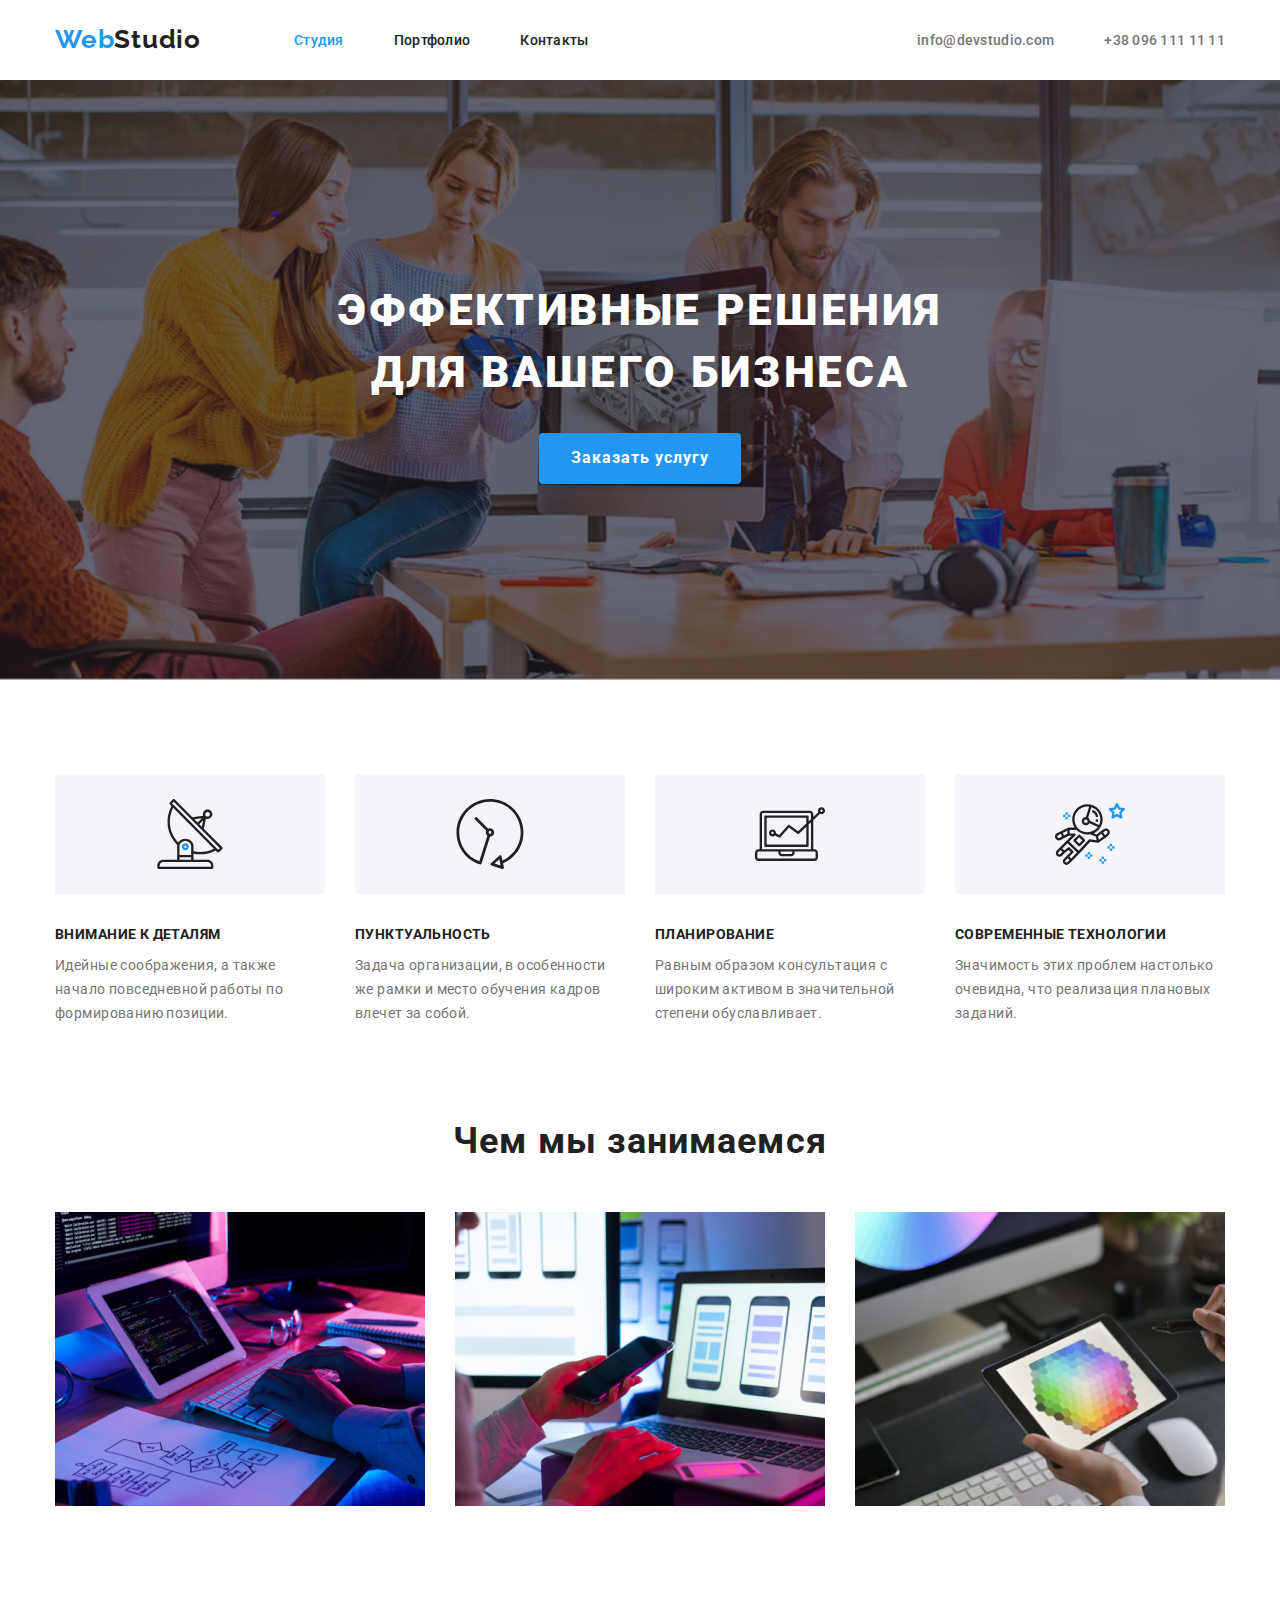
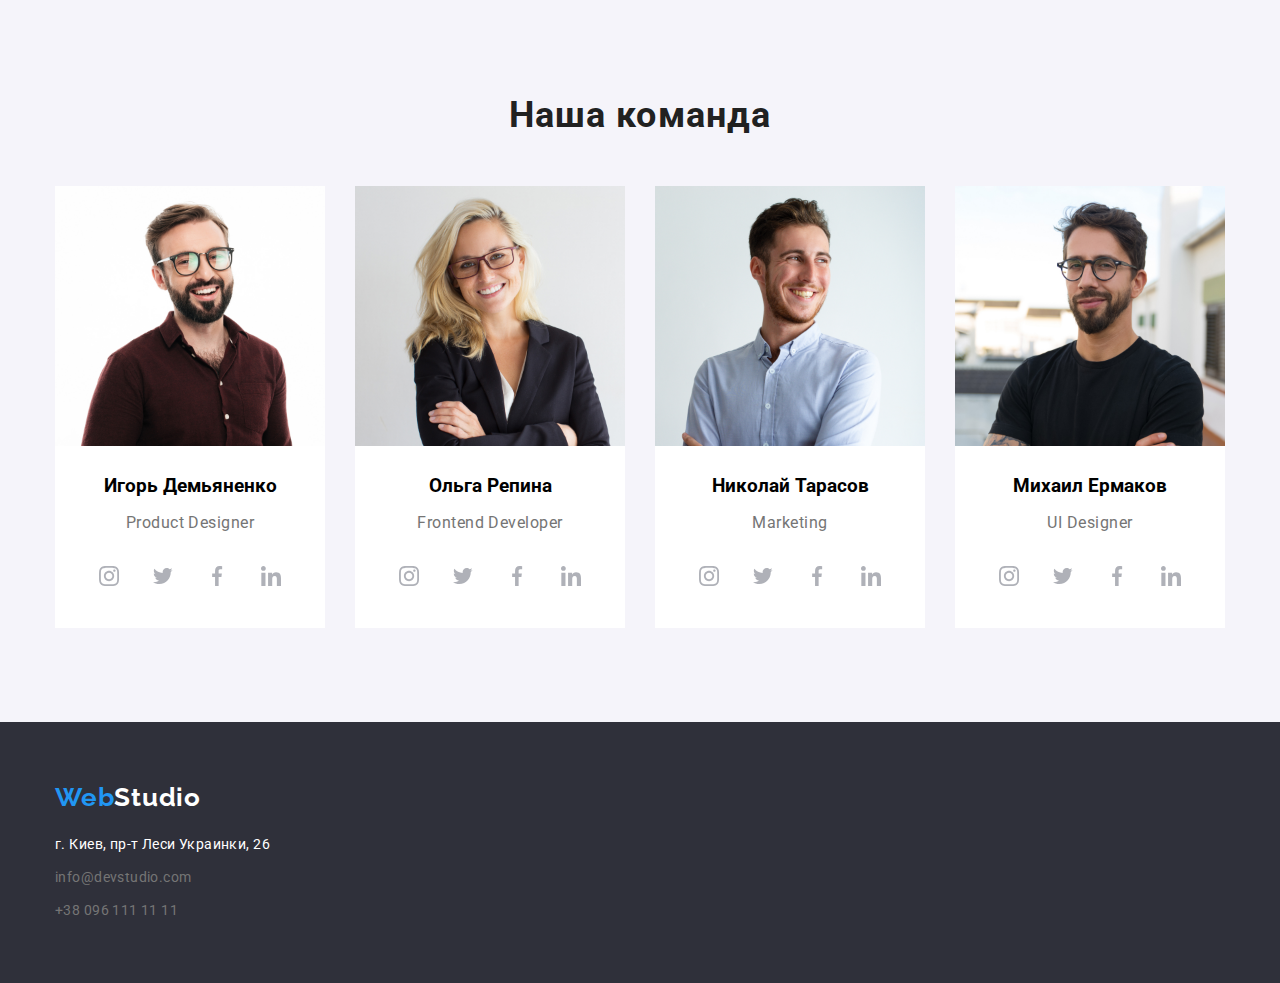
==== index.html @ 32897cb3 "social links pictures" ====
<!DOCTYPE html>
<html lang="ru">
<head>
    <meta charset="UTF-8">
    <meta name="viewport" content="width=device-width, initial-scale=1.0">
    <title>Document</title>
    <link href="https://fonts.googleapis.com/css2?family=Raleway:wght@700&family=Roboto:wght@400;500;700;900&display=swap" rel="stylesheet"
    />
    <link rel="stylesheet" href="https://cdnjs.cloudflare.com/ajax/libs/modern-normalize/1.0.0/modern-normalize.min.css"
    >
    <link rel="stylesheet" href="./css/common.css">
    <link rel="stylesheet" href="./css/main.css">

</head>

<body>
    <header class="page-header">

        <!--Навигация на другие страницы-->
        <div class="container header-main">
           
            <nav class="nav">
                <a href="./index.html" class="logo">Web<span class="logo-studio-header">Studio</span> </a>

                <ul class="site-nav list">
                    <li class="site-nav-link"><a href="" class="link current">Студия</a></li>
                    <li class="site-nav-link"><a href="./portfolio.html" class="link">Портфолио</a></li>
                    <li class="site-nav-link"><a href="" class="link">Контакты</a></li>
                </ul>

            </nav>
            

            <div class="header-footer-contacts">
                <ul class="contacts list">
                    <li class="footer-adress-contacts"><a href="mailto:info@devstudio.com" class="link">info@devstudio.com</a></li>
                    <li class="footer-adress-contacts"><a href="tel:380961111111" class="link">+38 096 111 11 11</a></li>
                </ul>
            </div>
        </div>
                            
        

    </header>

    <main>

        <!--Блок герой-->
        <section class="hero-section hero-bacground-picture">
            <div class="container hero-section-con">
                <h1 class="hero-title studio" >ЭФФЕКТИВНЫЕ РЕШЕНИЯ <br> ДЛЯ ВАШЕГО БИЗНЕСА</h1>
                <button class="button primary link">Заказать услугу</button>
            </div>            
        </section>
        
        <!--Преимущества-->
        <section class="section">
            <div class="container">
                <h2 class="section-title-dissapired" >Наши преимущества</h2>
                <ul class="section-list list section-list-features">
                    <li class="feauture-list-main">
                        <div class="pictures-svg icon-antenna"></div>
                        <h3 class="feature-list">Внимание к деталям</h3>
                        <p class="section-list-text">Идейные соображения, а также начало повседневной работы по формированию позиции.</p>
                    </li>
                    <li class="feauture-list-main">
                        <div class="pictures-svg icon-clock"></div>
                        <h3 class="feature-list">Пунктуальность</h3>
                        <p class="section-list-text">Задача организации, в особенности же рамки и место обучения кадров влечет за собой.</p>
                    </li>
                    <li class="feauture-list-main">
                        <div class="pictures-svg icon-laptop"></div>
                        <h3 class="feature-list">Планирование</h3>
                        <p class="section-list-text">Равным образом консультация с широким активом в значительной степени обуславливает.</p>
                    </li>
                    <li class="feauture-list-main">
                        <div class="pictures-svg icon-astronaut"></div>
                        <h3 class="feature-list">Современные технологии</h3>
                        <p class="section-list-text">Значимость этих проблем настолько очевидна, что реализация плановых заданий.</p>
                    </li>
                </ul>
            </div>            
        </section>
        
        <!--Наши работы-->
        <section class="section-examples">
            <div class="container container-title-exsmples">
                <h2 class="section-title examples" >Чем мы занимаемся</h2>
                <ul class="section-list list examples-section">
                    <li>
                        <img src="./images/img_1.png" alt="Верстка" width="370">
                    </li>
                    <li>
                        <img src="./images/img_2.png" alt="Разработка приложений" width="370">
                    </li>
                    <li>
                        <img src="./images/img_3.png" alt="3D дизайн" width="370">
                    </li>
                </ul>
            </div>            
        </section>
        
        <!--Команда-->
        <section class="section-team background">
            <div class="container team-examples">
                <h2 class="section-title team-list" >Наша команда</h2>
                <ul class="section-list list team-list-tab">
                    <li class="section-list-picture">
                        <img src="./images/img_team_1.jpg" alt="Дизайнер продукта" width="270">
                        <div class="list-name-profession">
                            <h3  class="section-list-name">Игорь Демьяненко</h3>
                            <p class="team" lang="en">Product Designer</p>
                            <ul class="actions list">
                                <li>
                                    <a href="" class="link-icon">
                                        <svg class="link-icon-picture">
                                            <use href="./images/sprite.svg#icon-instagram"></use>
                                        </svg>
                                    </a>
                                </li>
                                <li>
                                    <a href="" class="link-icon">
                                        <svg class="link-icon-picture">
                                            <use href="./images/sprite.svg#icon-twitter"></use>
                                        </svg>
                                    </a>
                                </li>
                                <li>
                                    <a href="" class="link-icon">
                                        <svg class="link-icon-picture">
                                            <use href="./images/sprite.svg#icon-facebook"></use>
                                        </svg>
                                    </a>
                                </li>
                                <li>
                                    <a href="" class="link-icon">
                                        <svg class="link-icon-picture">
                                            <use href="./images/sprite.svg#icon-linkedin"></use>
                                        </svg>
                                    </a>
                                </li>
                            </ul>
                        </div>
                    </li>
                    <li class="section-list-picture">
                        <img src="./images/img_team_2.jpg" alt="Фронтенд" width="270">
                        <div class="list-name-profession">
                            <h3 class="section-list-name">Ольга Репина</h3>
                            <p class="team" lang="en">Frontend Developer</p>
                            <ul class="actions list">
                                <li>
                                    <a href="" class="link-icon">
                                        <svg class="link-icon-picture">
                                            <use href="./images/sprite.svg#icon-instagram"></use>
                                        </svg>
                                    </a>
                                </li>
                                <li>
                                    <a href="" class="link-icon">
                                        <svg class="link-icon-picture">
                                            <use href="./images/sprite.svg#icon-twitter"></use>
                                        </svg>
                                    </a>
                                </li>
                                <li>
                                    <a href="" class="link-icon">
                                        <svg class="link-icon-picture">
                                            <use href="./images/sprite.svg#icon-facebook"></use>
                                        </svg>
                                    </a>
                                </li>
                                <li>
                                    <a href="" class="link-icon">
                                        <svg class="link-icon-picture">
                                            <use href="./images/sprite.svg#icon-linkedin"></use>
                                        </svg>
                                    </a>
                                </li>
                            </ul>
                        </div>
                    </li>
                    <li class="section-list-picture">
                        <img src="./images/img_team_3.jpg" alt="Маркетолог" width="270">
                        <div class="list-name-profession">
                            <h3 class="section-list-name">Николай Тарасов</h3>
                            <p class="team" lang="en">Marketing</p>
                            <ul class="actions list">
                                <li>
                                    <a href="" class="link-icon">
                                        <svg class="link-icon-picture">
                                            <use href="./images/sprite.svg#icon-instagram"></use>
                                        </svg>
                                    </a>
                                </li>
                                <li>
                                    <a href="" class="link-icon">
                                        <svg class="link-icon-picture">
                                            <use href="./images/sprite.svg#icon-twitter"></use>
                                        </svg>
                                    </a>
                                </li>
                                <li>
                                    <a href="" class="link-icon">
                                        <svg class="link-icon-picture">
                                            <use href="./images/sprite.svg#icon-facebook"></use>
                                        </svg>
                                    </a>
                                </li>
                                <li>
                                    <a href="" class="link-icon">
                                        <svg class="link-icon-picture">
                                            <use href="./images/sprite.svg#icon-linkedin"></use>
                                        </svg>
                                    </a>
                                </li>
                            </ul>
                        </div>
                    </li>
                    <li class="section-list-picture">
                        <img src="./images/img_team_4.jpg" alt="Дизайнер Ul" width="270">
                        <div class="list-name-profession">
                            <h3 class="section-list-name">Михаил Ермаков</h3>
                            <p class="team" lang="en">UI Designer</p>
                            <ul class="actions list">
                                <li>
                                    <a href="" class="link-icon">
                                        <svg class="link-icon-picture">
                                            <use href="./images/sprite.svg#icon-instagram"></use>
                                        </svg>
                                    </a>
                                </li>
                                <li>
                                    <a href="" class="link-icon">
                                        <svg class="link-icon-picture">
                                            <use href="./images/sprite.svg#icon-twitter"></use>
                                        </svg>
                                    </a>
                                </li>
                                <li>
                                    <a href="" class="link-icon">
                                        <svg class="link-icon-picture">
                                            <use href="./images/sprite.svg#icon-facebook"></use>
                                        </svg>
                                    </a>
                                </li>
                                <li>
                                    <a href="" class="link-icon">
                                        <svg class="link-icon-picture">
                                            <use href="./images/sprite.svg#icon-linkedin"></use>
                                        </svg>
                                    </a>
                                </li>
                            </ul>
                        </div>
                    </li>
                </ul>
            </div>           
        </section>
    </main>

    <!--Футер-->
    
        <footer class="footer">
           <div class="container footer-container">
                <a href="./index.html" class="logo footer-logo">Web<span class="logo-studio-footer">Studio</span> </a> 

                <address class="adress">
                    <p class="footer-adress">г. Киев, пр-т Леси Украинки, 26</p>
                    <ul class="contacts list footer-contacts">
                        <li><a href="mailto:info@devstudio.com" class="link footer-adress-contacts footer-mail">info@devstudio.com</a></li>
                        <li><a href="tel:380961111111" class="link footer-adress-contacts footer-tel">+38 096 111 11 11</a></li>
                    </ul>   
                </address>
            </div>    
        </footer>
  
    

</body>
</html>
---- css/common.css ----
:root {
    --primary-text-color: #757575;
    --title-text-color: #212121;
    --accent-color: #2196F3;
    --background-color-main: #E5E5E5;
    --background-color-primary: #F5F4FA;
    --background-color-header: #FFFFFF;
    --background-color-footer: #2F303A;
    --footer-color: rgba(255, 255, 255, 0.6);
    }

img{
    display: block;
}

.container{
margin: 0 auto;
width: 1200px;
padding: 0 15px;
}

body {
    background-color: var(--background-color-main)
    color:  var(--primary-text-color);
    
    font-family: Roboto, sans-serif;
    }
   
    /* Logotype */
.logo {
    color: var(--accent-color);
    font-family: Raleway, sans-serif;
    font-weight: bold;
    font-size: 26px;
    line-height: 1.2;
    letter-spacing: 0.03em;
    text-decoration: none;
    stop-opacity: ;
    margin-right: 93px;
        }

.logo-studio-header {
    color: var(--title-text-color);
    }

    /* Button */

    
.button {
    font-family: inherit;
    border-radius: 4px;
    border: none;
    cursor: pointer;
}


    /* header */

.link:hover,
.link:focus {
    color: var(--accent-color);
}
.site-nav a{
    color: var(--title-text-color);  
    text-decoration: none;  
}

.container.header-main {
    display: flex;
    align-items: center;
    justify-content: space-between;
}

.nav {
    display: flex;
    align-items: center;
}

.site-nav {
    display: flex;
}
.site-nav-link{
    display: block;
    padding-top: 32px;
    padding-bottom: 32px;
    
}

.site-nav .site-nav-link:not(:last-child){
   
    margin-right: 50px;
   
}
.contacts {
    display: flex;
}

.contacts .footer-adress-contacts+.footer-adress-contacts{
    margin-left: 50px;
}

    .contacts a:hover,
    .contacts a:focus{
    color: var(--accent-color);
}

.hero-title {
    color: var(--title-text-color)
    font-weight: 900;
    font-size: 44px;
    line-height: 1.4;
    letter-spacing: 0.06em;
    margin-top: 0;
    margin-bottom: 30;
}

.page-header {
    font-weight: 500;
    font-size: 14px;
    line-height: 16px;
    letter-spacing: 0.02em;
    }

/* Current */

.actions {
    display: flex;
    justify-content: space-between;
       
}

.link-icon {
    padding: 0;
    border: none;
    
}


.link-icon{
    display: flex;
    justify-content: center;
    align-items: center;
    width: 44px;
    height: 44px;
    border-radius: 50%;
        
}

.link-icon-picture {
    justify-content: space-between;
    width: 20px;
    height: 20px;
    fill: #AFB1B8;
    background-repeat: no-repeat;
    background-position: center;
}

.link-icon:hover,
.link-icon:focus{
   background-color: var(--accent-color);
}

.link-icon:hover .link-icon-picture,
.link-icon:focus .link-icon-picture {
    fill: var(--background-color-header);
}

.site-nav .link.current {
    color: var(--accent-color);    
}

.contacts a {
    text-decoration: none;
    color: inherit;    
}

.list {
    list-style: none;
    padding: 0;
    margin: 0;
    }

    /*  Footer */

.adress p{
    color: var(--background-color-header);
    font-size: 14px;
    line-height: 1.7;
    letter-spacing: 0.03em;
    font-style: normal;
}

.footer-container{
    
}

.footer-contacts{
    flex-direction: column;
   display: flex; 
}

.footer-logo{
    display: inline-block;
    margin-right: 0;
    margin-bottom: 20px;
}

.footer-adress{
    margin-top: 0;
    margin-bottom: 9px;
}

.footer-mail{
    display: block;
    margin-bottom: 9px;
}

.footer-tel{
    display: block;
}

.footer {
    background-color: var(--background-color-footer);
    padding-top: 60px;
    padding-bottom: 60px;
}

.logo-studio-footer {
    color: var(--background-color-header);
    }

.adress .footer-adress-contacts {
    color: var(--footer-color);
    font-style: normal;
    font-weight: normal;
    font-size: 14px;
    line-height: 1.71;
    letter-spacing: 0.03em;

}

.contacts .footer-adress-contacts {
    color: var(--primary-text-color);
}
---- css/main.css ----
/*  <!-- Projects colors-->
black-color #212121;
main-color #757575;
background-color main #E5E5E5;
background-color primary #F5F4FA;
background-color header #FFFFFF;
background-color footer #2F303A;
footer-color rgba(255, 255, 255, 0.6);
accent-color #2196F3;
white-colr #ffffff;*/


/* Hero */
.container.hero-section-con {
    text-align: center;
}

.hero-bacground-picture{
    max-width: 1600px;
    height: 600px;
    margin-right: auto;
    margin-left: auto;
    background-color: #C4C4C4;
    background-image: linear-gradient(to right,
    rgba(47, 48, 58, 0.4),
    rgba(47, 48, 58, 0.4)),
     url("../images/background_hero/bg_picture.jpg");
    background-repeat: no-repeat;
    background-position: center;
    background-size: cover;
       
}

.hero-title {
    color: var(--background-color-header);
    font-weight: 900;
    font-size: 44px;
    line-height: 1.4;
    letter-spacing: 0.06em;
    margin-top: 0;
    margin-bottom: 30px;
}



/* Section */

.section {
    padding: 94px 0;
}

.hero-section{
    padding-top: 200px;
    padding-bottom: 200px;
}

.section-title {
    color: var(--title-text-color);
    font-size: 36px;
    line-height: 1.17;
    text-align: center;
    letter-spacing: 0.03em;
    margin-top: 0;
    margin-bottom: 30px;
}

.feauture-list-main {
  width: 270px;  
  justify-content: space-between;
}

.section-title-dissapired {
    position: absolute;
  width: 1px;
  height: 1px;
  margin: -1px;
  border: 0;
  padding: 0;
  white-space: nowrap;
  clip-path: inset(100%);
  clip: rect(0 0 0 0);
  overflow: hidden;
}

.section-list {
    display: flex;
}

.feature-list {
    color: var(--title-text-color);
    font-size: 14px;
    line-height: 1.43;
    letter-spacing: 0.03em;
    text-transform: uppercase;
    margin-top: 0;
    margin-bottom: 10px;
}

.section-list-features {
justify-content:space-between;
}

.pictures-svg{
    width: 270px;
    height: 120px;
    background-color: var(--background-color-primary);
    display: flex;
    justify-content: center;
    align-items: center;
    margin-bottom: 30px;
}

.pictures-svg::before {
    display: block;
    content: "";
    background-size: contain;
    background-repeat: no-repeat;
    width: 70px;
    height: 70px; 
    background-position: center;
    
} 

.icon-antenna::before{
    background-image: url("../images/svg_first_part/antenna.svg");
}

 
.icon-clock::before{
    background-image: url("../images/svg_first_part/clock.svg");
}

.icon-laptop::before{
    background-image: url("../images/svg_first_part/laptop.svg");
}

.icon-astronaut::before{
    background-image: url("../images/svg_first_part/astronaut.svg");
}


.examples {
    padding-bottom: 50px;
    margin: 0;
}

.section-examples{
    padding-top: 0;
    padding-bottom: 94px;
}

.examples-section {
    justify-content: space-between;
}

.section-list-text {
    color: var(--primary-text-color);
    font-size: 14px;
    line-height: 1.71;
    letter-spacing: 0.03em;
    margin-top: 0;
    margin-bottom: 0;
}

.section .team {
    font-size: 16px;
    line-height: 1.2;
    letter-spacing: 0.03em;
    text-align: center;

}

.team-list{
    padding-top: 0;
    margin-bottom: 50px;
}

.section .section-list-name {
    font-weight: 500;
    font-size: 16px;
    line-height: 1.2;
    text-align: center;
    letter-spacing: 0.03em;

}

.team-list-tab{
    justify-content: space-between;
}

.section-list-name {
   margin-top: 0;
   margin-bottom: 10px;
}

.team{
    color: var(--primary-text-color);
    font-weight: 400;
    font-size: 16px;
    line-height: 1.88;
    letter-spacing: 0.03em;
    margin-top: 0;
    margin-bottom: 16px;
}
.section-team {
    padding-top: 94px;
    padding-bottom: 94px;
}

/* .list-name-profession>h3,p */
.section-list-name, .team{
    text-align: center;
}

.list-name-profession{
    padding-top: 30px;
    padding-bottom: 30px;
    padding-left: 32px;
    padding-right: 32px;
}

.section-list-picture {
    background-color: var(--background-color-header);
}



.background {
    background-color: var(--background-color-primary);
}


/* Button */

.button.primary {
    color: var(--background-color-header);
    background-color: var(--accent-color);
    font-weight: 700;
    font-size: 16px;
    line-height: 1.9;
    letter-spacing: 0.06em;
    padding: 10px 32px;
    box-shadow: 0px 4px 4px rgba(0, 0, 0, 0.15);
}
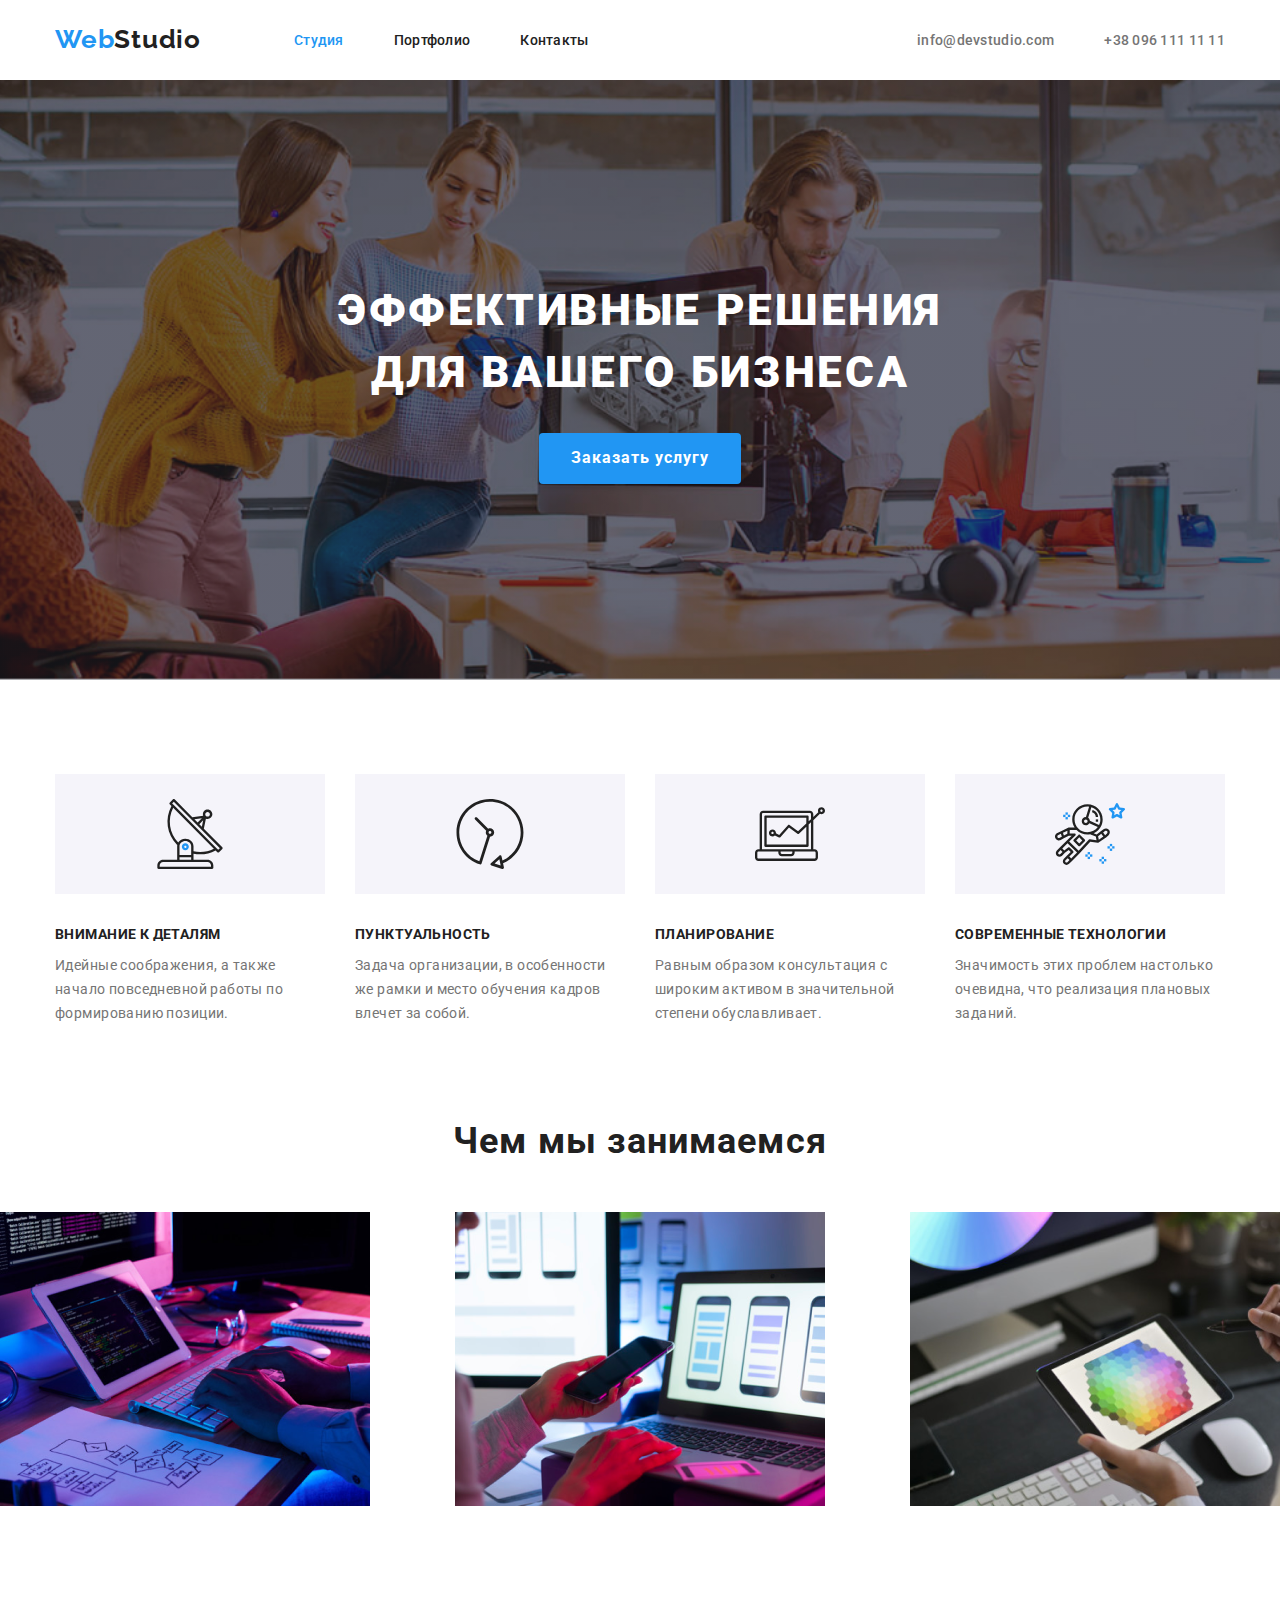
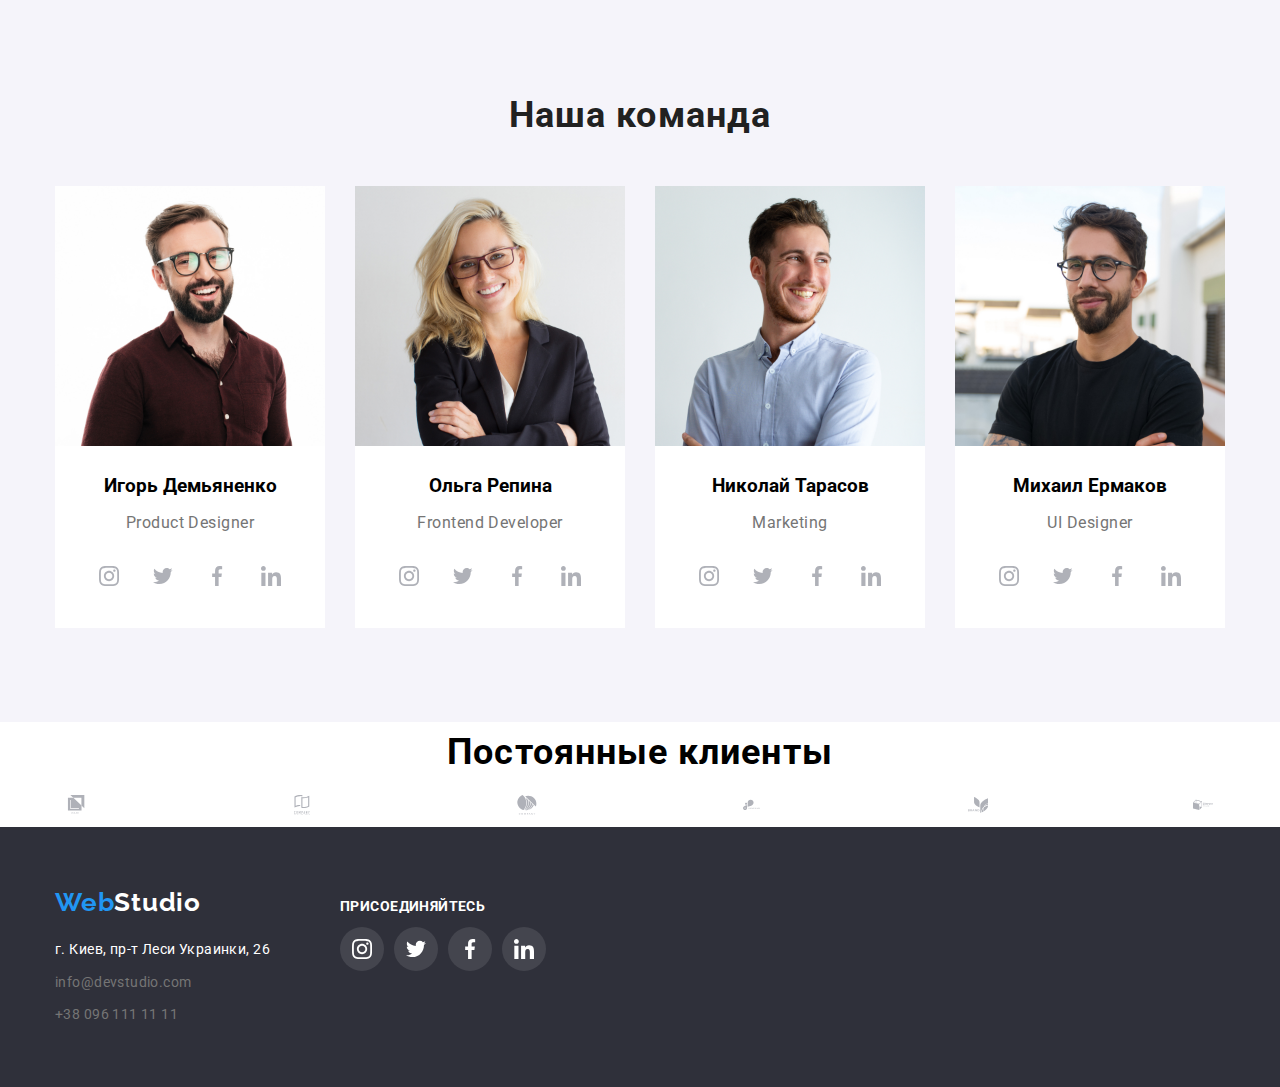
==== commit fc9035f4: "our clients...." ====
--- a/index.html
+++ b/index.html
@@ -84,7 +84,7 @@
         
         <!--Наши работы-->
         <section class="section-examples">
-            <div class="container container-title-exsmples">
+            <div class="container-title-exsmples">
                 <h2 class="section-title examples" >Чем мы занимаемся</h2>
                 <ul class="section-list list examples-section">
                     <li>
@@ -256,21 +256,107 @@
                 </ul>
             </div>           
         </section>
+
+        <!-- Наши клиенты -->
+        <secttion class="section our-clients">
+            <div class="container">
+                <h2 class="our-clients-title">Постоянные клиенты</h2>
+                <ul class="actions list">
+                    <li>
+                        <a href="" class="link-icon">
+                            <svg class="link-icon-picture">
+                                <use href="./images/sprite.svg#icon-client_1"></use>
+                            </svg>
+                        </a>
+                    </li>
+                    <li>
+                        <a href="" class="link-icon">
+                            <svg class="link-icon-picture">
+                                <use href="./images/sprite.svg#icon-client_2"></use>
+                            </svg>
+                        </a>
+                    </li>
+                    <li>
+                        <a href="" class="link-icon">
+                            <svg class="link-icon-picture">
+                                <use href="./images/sprite.svg#icon-client_3"></use>
+                            </svg>
+                        </a>
+                    </li>
+                    <li>
+                        <a href="" class="link-icon">
+                            <svg class="link-icon-picture">
+                                <use href="./images/sprite.svg#icon-client_4"></use>
+                            </svg>
+                        </a>
+                    </li>
+                    <li>
+                        <a href="" class="link-icon">
+                            <svg class="link-icon-picture">
+                                <use href="./images/sprite.svg#icon-client_5"></use>
+                            </svg>
+                        </a>
+                    </li>
+                    <li>
+                        <a href="" class="link-icon">
+                            <svg class="link-icon-picture">
+                                <use href="./images/sprite.svg#icon-client_6"></use>
+                            </svg>
+                        </a>
+                    </li>
+                </ul>
+            </div>
+        </secttion>
     </main>
 
     <!--Футер-->
     
         <footer class="footer">
            <div class="container footer-container">
-                <a href="./index.html" class="logo footer-logo">Web<span class="logo-studio-footer">Studio</span> </a> 
-
-                <address class="adress">
-                    <p class="footer-adress">г. Киев, пр-т Леси Украинки, 26</p>
-                    <ul class="contacts list footer-contacts">
-                        <li><a href="mailto:info@devstudio.com" class="link footer-adress-contacts footer-mail">info@devstudio.com</a></li>
-                        <li><a href="tel:380961111111" class="link footer-adress-contacts footer-tel">+38 096 111 11 11</a></li>
-                    </ul>   
-                </address>
+                <div class="footer-left-part">
+                    <a href="./index.html" class="logo footer-logo">Web<span class="logo-studio-footer">Studio</span> </a> 
+                    <address class="adress">
+                        <p class="footer-adress">г. Киев, пр-т Леси Украинки, 26</p>
+                        <ul class="contacts list footer-contacts">
+                            <li><a href="mailto:info@devstudio.com" class="link footer-adress-contacts footer-mail">info@devstudio.com</a></li>
+                            <li><a href="tel:380961111111" class="link footer-adress-contacts footer-tel">+38 096 111 11 11</a></li>
+                        </ul>   
+                    </address> 
+                </div>
+                <div class="footer-center">
+                    <b class="footer-losung">присоединяйтесь</b>
+                    <ul class="actions list">
+                    <li>
+                        <a href="" class="link-icon-footer">
+                            <svg class="link-icon-picture-footer">
+                                <use href="./images/sprite.svg#icon-insta_footer_wite"></use>
+                            </svg>
+                        </a>
+                    </li>
+                    <li>
+                        <a href="" class="link-icon-footer">
+                            <svg class="link-icon-picture-footer">
+                                <use href="./images/sprite.svg#icon-twitter_footer_wite"></use>
+                            </svg>
+                        </a>
+                    </li>
+                    <li>
+                        <a href="" class="link-icon-footer">
+                            <svg class="link-icon-picture-footer">
+                                <use href="./images/sprite.svg#icon-facebook_footer_wite"></use>
+                            </svg>
+                        </a>
+                    </li>
+                    <li>
+                        <a href="" class="link-icon-footer">
+                            <svg class="link-icon-picture-footer">
+                                <use href="./images/sprite.svg#icon-linkedin_footer_wite"></use>
+                            </svg>
+                        </a>
+                    </li>
+                    </ul>
+                </div>
+                
             </div>    
         </footer>
   
--- a/css/common.css
+++ b/css/common.css
@@ -130,13 +130,6 @@
        
 }
 
-.link-icon {
-    padding: 0;
-    border: none;
-    
-}
-
-
 .link-icon{
     display: flex;
     justify-content: center;
@@ -144,7 +137,8 @@
     width: 44px;
     height: 44px;
     border-radius: 50%;
-        
+    padding: 0;
+    border: none;    
 }
 
 .link-icon-picture {
@@ -181,6 +175,17 @@
     margin: 0;
     }
 
+
+/* Наши клиенты */
+.our-clients-title{
+    font-size: 36px;
+    line-height: 1.17px;
+    text-align: center;
+    letter-spacing: 0.03em;
+}
+
+
+
     /*  Footer */
 
 .adress p{
@@ -189,10 +194,6 @@
     line-height: 1.7;
     letter-spacing: 0.03em;
     font-style: normal;
-}
-
-.footer-container{
-    
 }
 
 .footer-contacts{
@@ -242,4 +243,58 @@
 
 .contacts .footer-adress-contacts {
     color: var(--primary-text-color);
-}+}
+
+.footer-container{
+    display: flex;
+    align-items: baseline;
+}
+
+.footer-center{
+    margin-left: 70px;
+}
+
+
+.footer-center li:last-child .link-icon-footer{
+    margin-right: 0;
+}
+
+.footer-losung{
+    color: var(--background-color-header);
+    font-size: 14px;
+    line-height: 1.14px;
+    letter-spacing: 0.03em;
+    text-transform: uppercase;
+    margin-bottom: 20px;
+    display: inline-block;
+}
+
+.link-icon-footer{
+    display: flex;
+    justify-content: center;
+    align-items: center;
+    width: 44px;
+    height: 44px;
+    border-radius: 50%;
+    background-color: rgba(255, 255, 255, 0.1);
+    margin-right: 10px; 
+}
+
+.link-icon-picture-footer{
+    justify-content: space-between;
+    width: 20px;
+    height: 20px;
+    fill: var(--background-color-header);
+    background-repeat: no-repeat;
+    background-position: center;
+}
+
+.link-icon-footer:hover,
+.link-icon-footer:focus{
+   background-color: var(--accent-color);
+}
+
+.link-icon-footer:hover .link-icon-picture-footer,
+.link-icon-footer:focus .link-icon-picture-footer {
+    fill: var(--background-color-header);
+
--- a/css/main.css
+++ b/css/main.css
@@ -244,5 +244,13 @@
     box-shadow: 0px 4px 4px rgba(0, 0, 0, 0.15);
 }
 
-
-
+/* Наши клиенты */
+
+.section-our-clients{
+    padding-top: 0;
+    padding-bottom: 94px;
+}
+
+margin: 0 auto;
+width: 1200px;
+padding: 0 15px;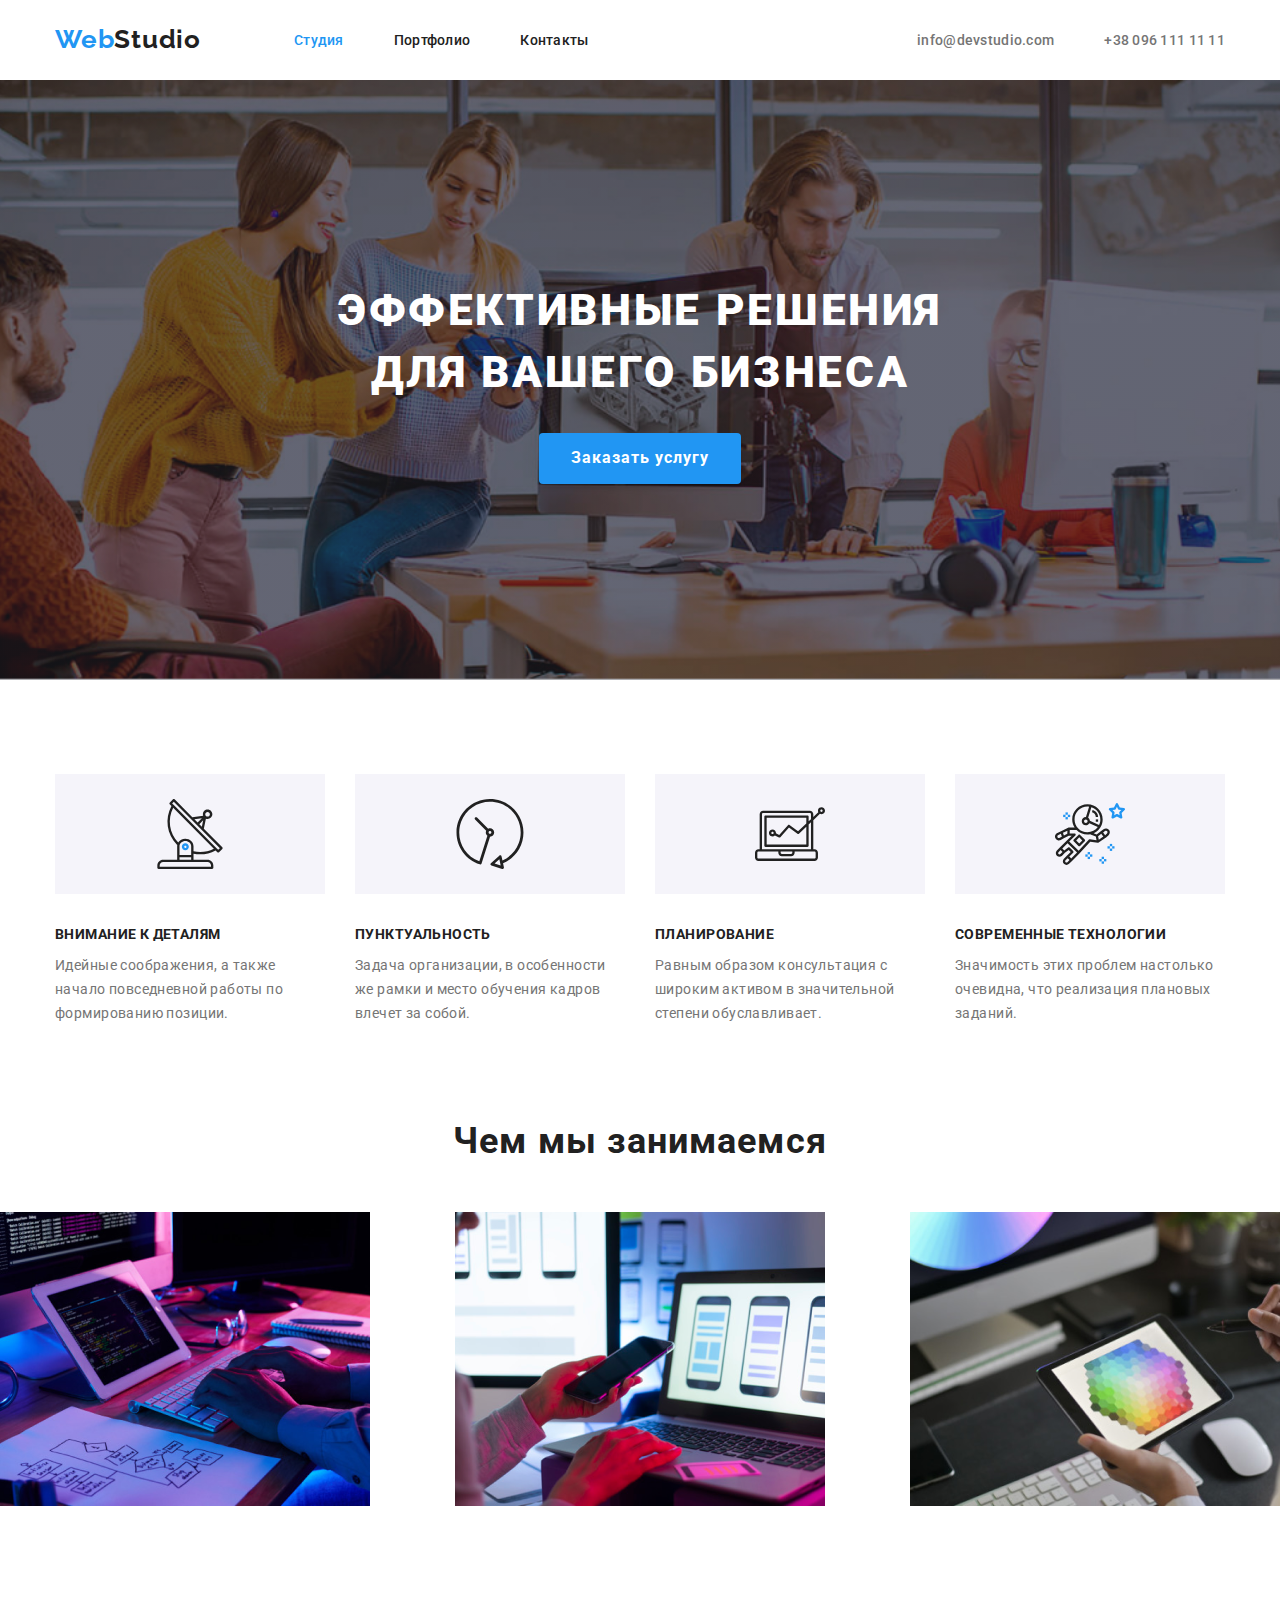
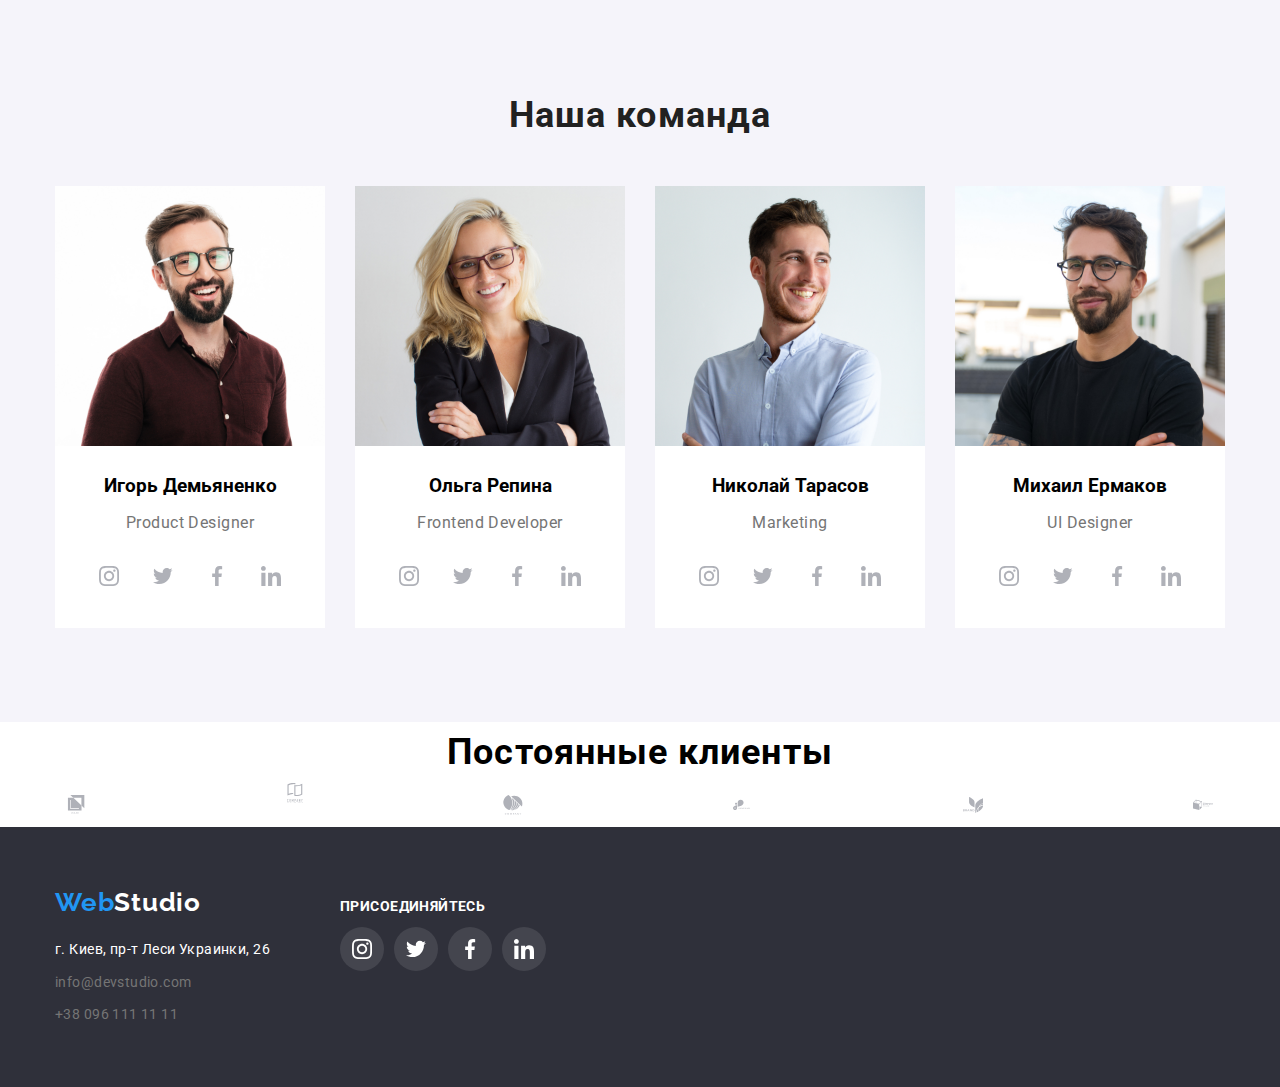
==== commit e72c918f: "last" ====
--- a/index.html
+++ b/index.html
@@ -264,42 +264,42 @@
                 <ul class="actions list">
                     <li>
                         <a href="" class="link-icon">
-                            <svg class="link-icon-picture">
+                            <svg class="link-icon-picture" width="44" height="49">
                                 <use href="./images/sprite.svg#icon-client_1"></use>
                             </svg>
                         </a>
                     </li>
                     <li>
-                        <a href="" class="link-icon">
-                            <svg class="link-icon-picture">
+                        <a href="" class="link-icon_">
+                            <svg class="link-icon-picture" width="40" height="52">
                                 <use href="./images/sprite.svg#icon-client_2"></use>
                             </svg>
                         </a>
                     </li>
                     <li>
                         <a href="" class="link-icon">
-                            <svg class="link-icon-picture">
+                            <svg class="link-icon-picture" width="41" height="43">
                                 <use href="./images/sprite.svg#icon-client_3"></use>
                             </svg>
                         </a>
                     </li>
                     <li>
                         <a href="" class="link-icon">
-                            <svg class="link-icon-picture">
+                            <svg class="link-icon-picture" width="80" height="42">
                                 <use href="./images/sprite.svg#icon-client_4"></use>
                             </svg>
                         </a>
                     </li>
                     <li>
                         <a href="" class="link-icon">
-                            <svg class="link-icon-picture">
+                            <svg class="link-icon-picture" width="60" height="47">
                                 <use href="./images/sprite.svg#icon-client_5"></use>
                             </svg>
                         </a>
                     </li>
                     <li>
                         <a href="" class="link-icon">
-                            <svg class="link-icon-picture">
+                            <svg class="link-icon-picture" width="89" height="45">
                                 <use href="./images/sprite.svg#icon-client_6"></use>
                             </svg>
                         </a>
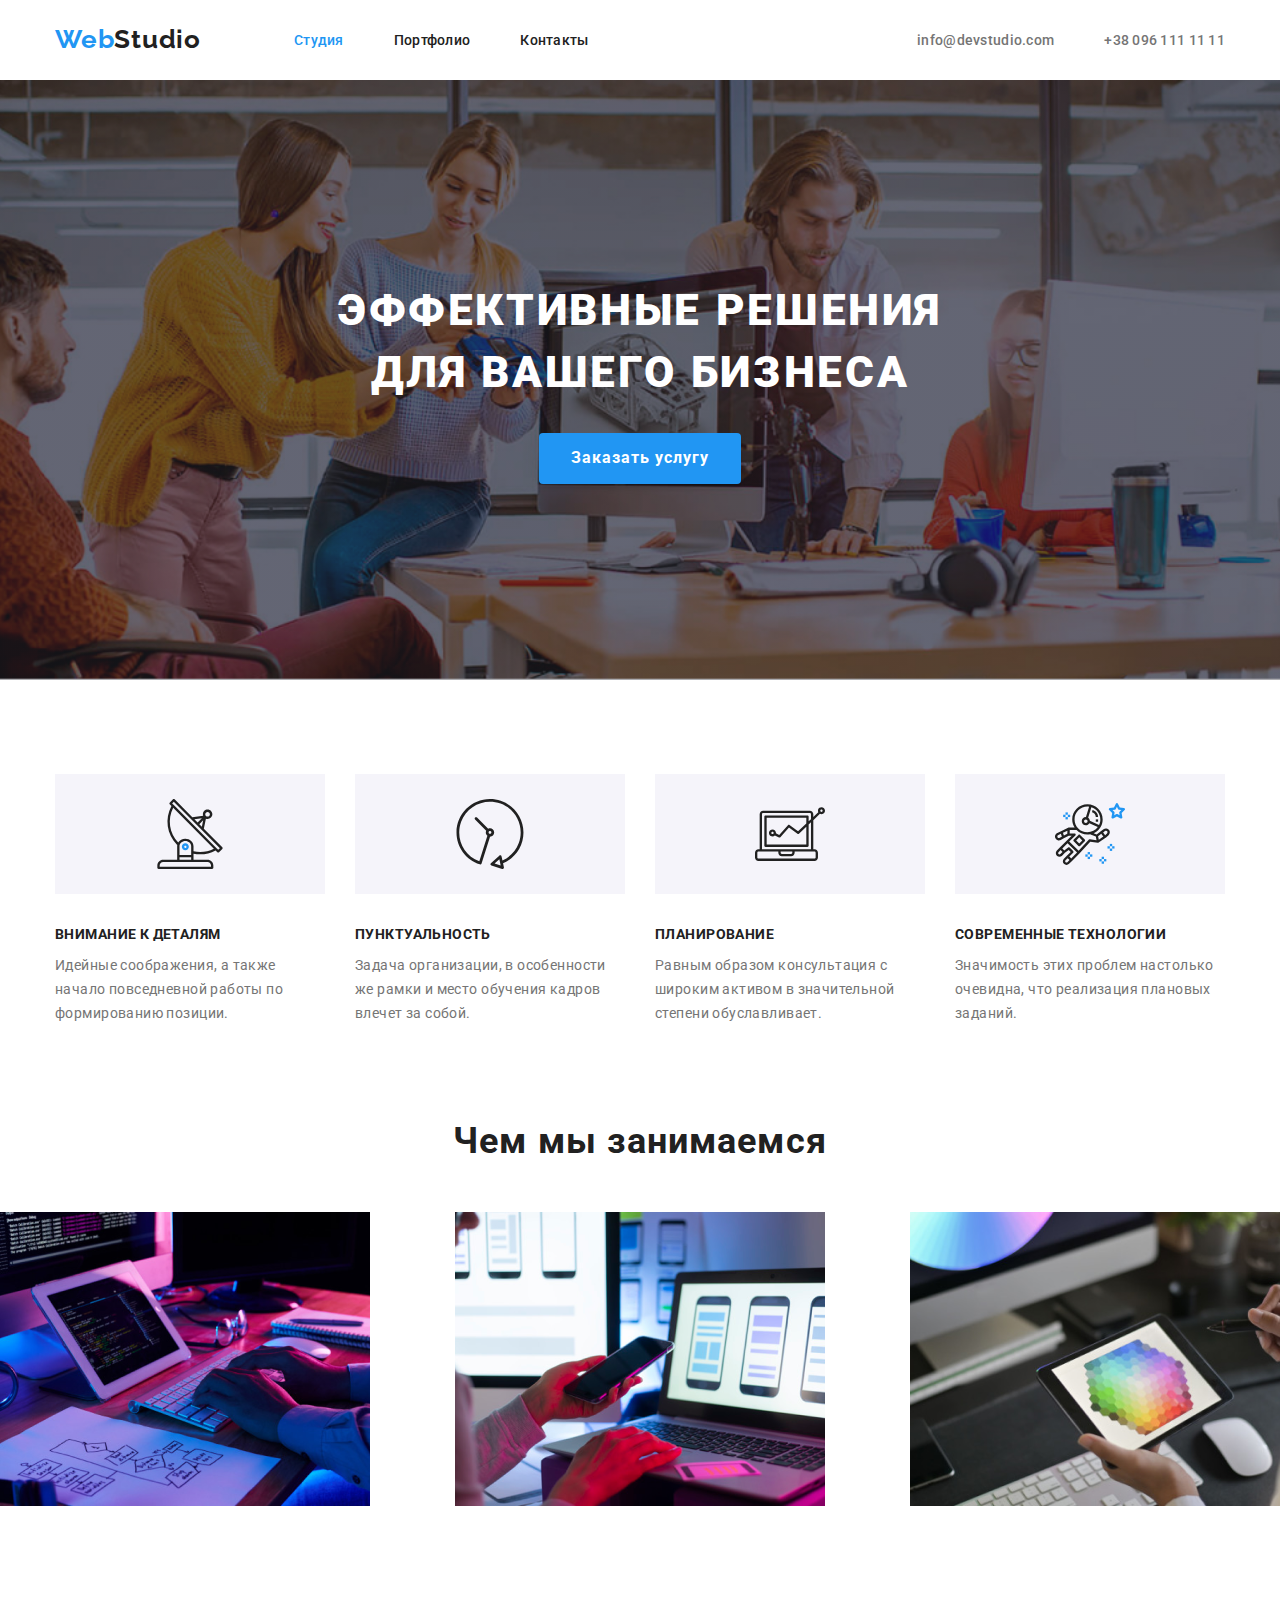
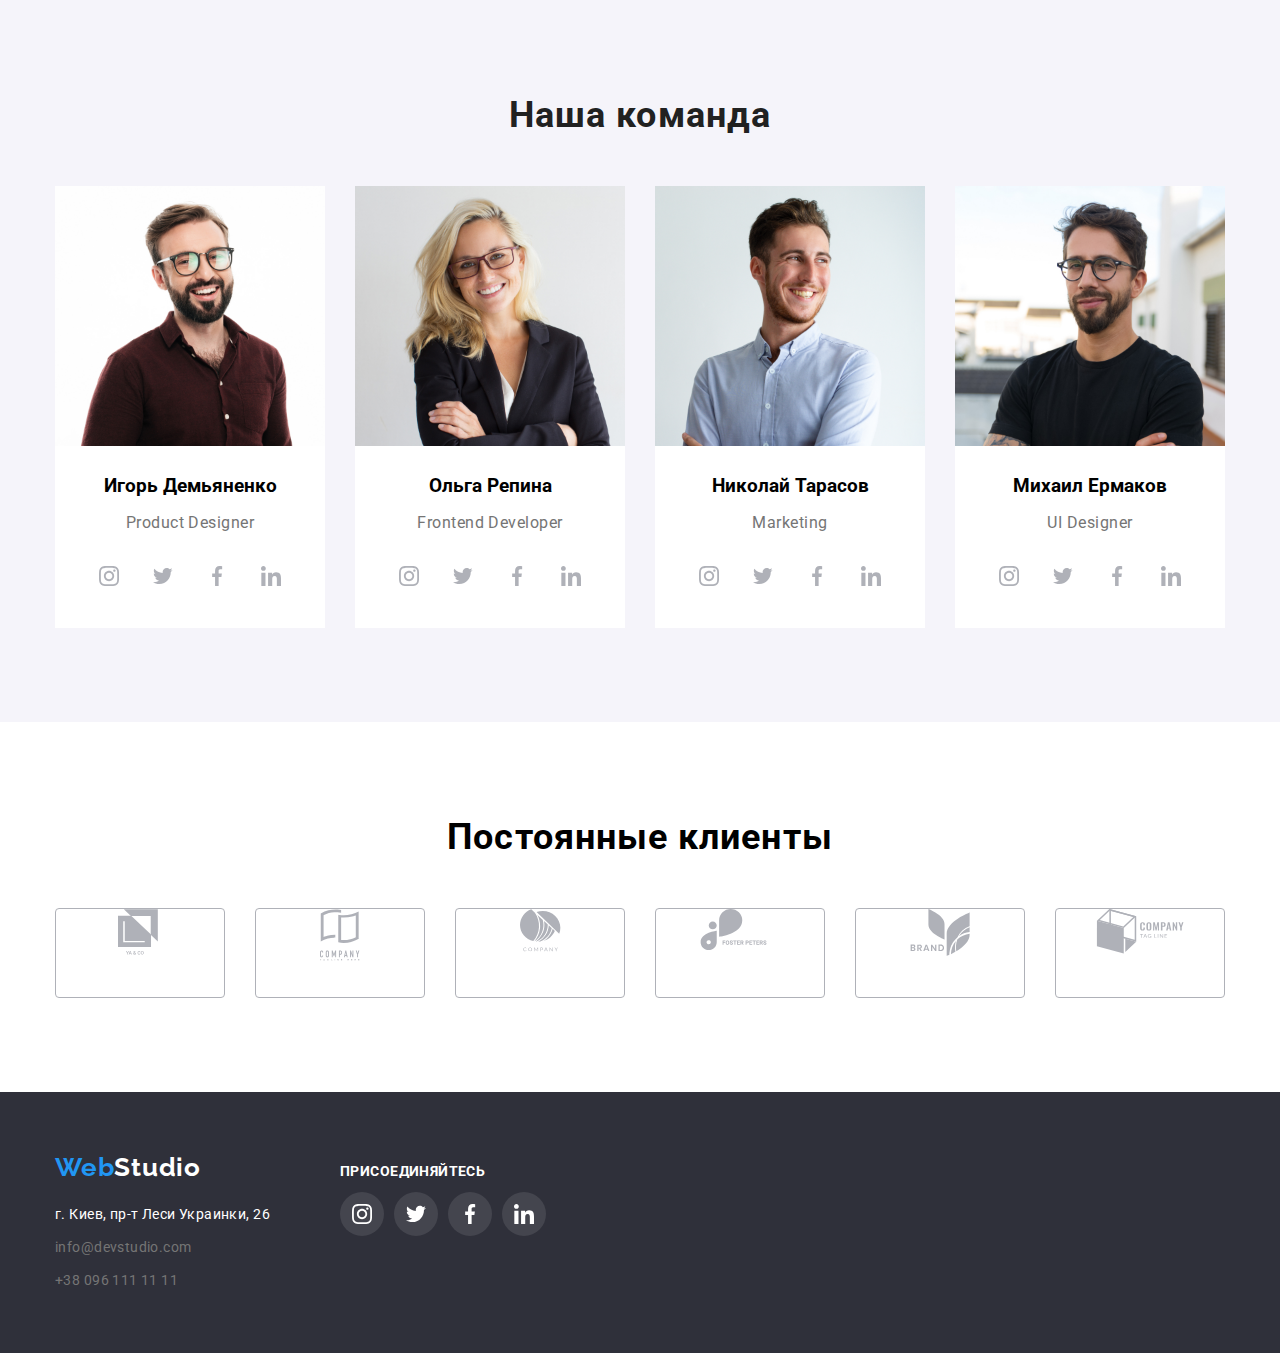
==== commit 42f8dd98: "nomber two" ====
--- a/index.html
+++ b/index.html
@@ -83,7 +83,7 @@
         </section>
         
         <!--Наши работы-->
-        <section class="section-examples">
+        <section class="section section-examples">
             <div class="container-title-exsmples">
                 <h2 class="section-title examples" >Чем мы занимаемся</h2>
                 <ul class="section-list list examples-section">
@@ -258,55 +258,55 @@
         </section>
 
         <!-- Наши клиенты -->
-        <secttion class="section our-clients">
+        <section class="section our-clients">
             <div class="container">
                 <h2 class="our-clients-title">Постоянные клиенты</h2>
-                <ul class="actions list">
-                    <li>
-                        <a href="" class="link-icon">
-                            <svg class="link-icon-picture" width="44" height="49">
+                <ul class="clients-regular list">
+                    <li>
+                        <a href="#" class="link-clients">
+                            <svg class="link-clients-picture" width="44" height="49">
                                 <use href="./images/sprite.svg#icon-client_1"></use>
                             </svg>
                         </a>
                     </li>
                     <li>
-                        <a href="" class="link-icon_">
-                            <svg class="link-icon-picture" width="40" height="52">
+                        <a href="#" class="link-clients">
+                            <svg class="link-clients-picture" width="40" height="52">
                                 <use href="./images/sprite.svg#icon-client_2"></use>
                             </svg>
                         </a>
                     </li>
                     <li>
-                        <a href="" class="link-icon">
-                            <svg class="link-icon-picture" width="41" height="43">
+                        <a href="#" class="link-clients">
+                            <svg class="link-clients-picture" width="41" height="43">
                                 <use href="./images/sprite.svg#icon-client_3"></use>
                             </svg>
                         </a>
                     </li>
                     <li>
-                        <a href="" class="link-icon">
-                            <svg class="link-icon-picture" width="80" height="42">
+                        <a href="#" class="link-clients">
+                            <svg class="link-clients-picture" width="80" height="42">
                                 <use href="./images/sprite.svg#icon-client_4"></use>
                             </svg>
                         </a>
                     </li>
                     <li>
-                        <a href="" class="link-icon">
-                            <svg class="link-icon-picture" width="60" height="47">
+                        <a href="#" class="link-clients">
+                            <svg class="link-clients-picture" width="60" height="47">
                                 <use href="./images/sprite.svg#icon-client_5"></use>
                             </svg>
                         </a>
                     </li>
                     <li>
-                        <a href="" class="link-icon">
-                            <svg class="link-icon-picture" width="89" height="45">
+                        <a href="#" class="link-clients">
+                            <svg class="link-clients-picture" width="89" height="45">
                                 <use href="./images/sprite.svg#icon-client_6"></use>
                             </svg>
                         </a>
                     </li>
                 </ul>
             </div>
-        </secttion>
+        </section>
     </main>
 
     <!--Футер-->
--- a/css/common.css
+++ b/css/common.css
@@ -14,10 +14,10 @@
     display: block;
 }
 
-.container{
-margin: 0 auto;
-width: 1200px;
-padding: 0 15px;
+.container {
+    margin: 0 auto;
+    width: 1200px;
+    padding: 0 15px;
 }
 
 body {
@@ -176,14 +176,6 @@
     }
 
 
-/* Наши клиенты */
-.our-clients-title{
-    font-size: 36px;
-    line-height: 1.17px;
-    text-align: center;
-    letter-spacing: 0.03em;
-}
-
 
 
     /*  Footer */
--- a/css/main.css
+++ b/css/main.css
@@ -246,11 +246,64 @@
 
 /* Наши клиенты */
 
-.section-our-clients{
-    padding-top: 0;
-    padding-bottom: 94px;
-}
-
+.our-clients-title{
+    font-size: 36px;
+    line-height: 1.17;
+    text-align: center;
+    letter-spacing: 0.03em;
+    margin-top: 0;
+    margin-left: 0;
+    margin-right: 0;
+    margin-bottom: 50px;
+}
+
+.clients-regular{
+    display: flex;
+    justify-content: space-between;
+}
+
+.link-clients-picture{
+    
+    /*  */
+    display: flex;
+    fill: #AFB1B8;
+    background-repeat: no-repeat;
+    background-position: center;
+}
+
+.our-clients Li{
+    width: 170px;
+    height: 90px;
+    justify-content: center;
+    align-items: center;
+    border: 1px solid #AFB1B8;
+    box-sizing: border-box;
+    border-radius: 4px;
+    /* flex-direction: column; */
+}
+
+.link-clients{
+    display: flex;
+    justify-content: center;
+    align-items: center;
+    padding: 0;
+    border: none; 
+}
+
+.link-clients:hover,
+.link-clients:focus{
+    background-color: var(--accent-color);
+}
+
+.link-clients:hover .link-clients-picture,
+.link-clients:focus .link-clients-picture{
+    fill: var(--background-color-header);
+}
+
+/* width: 170px;
+
+} */
+/* 
 margin: 0 auto;
 width: 1200px;
-padding: 0 15px;+padding: 0 15px; */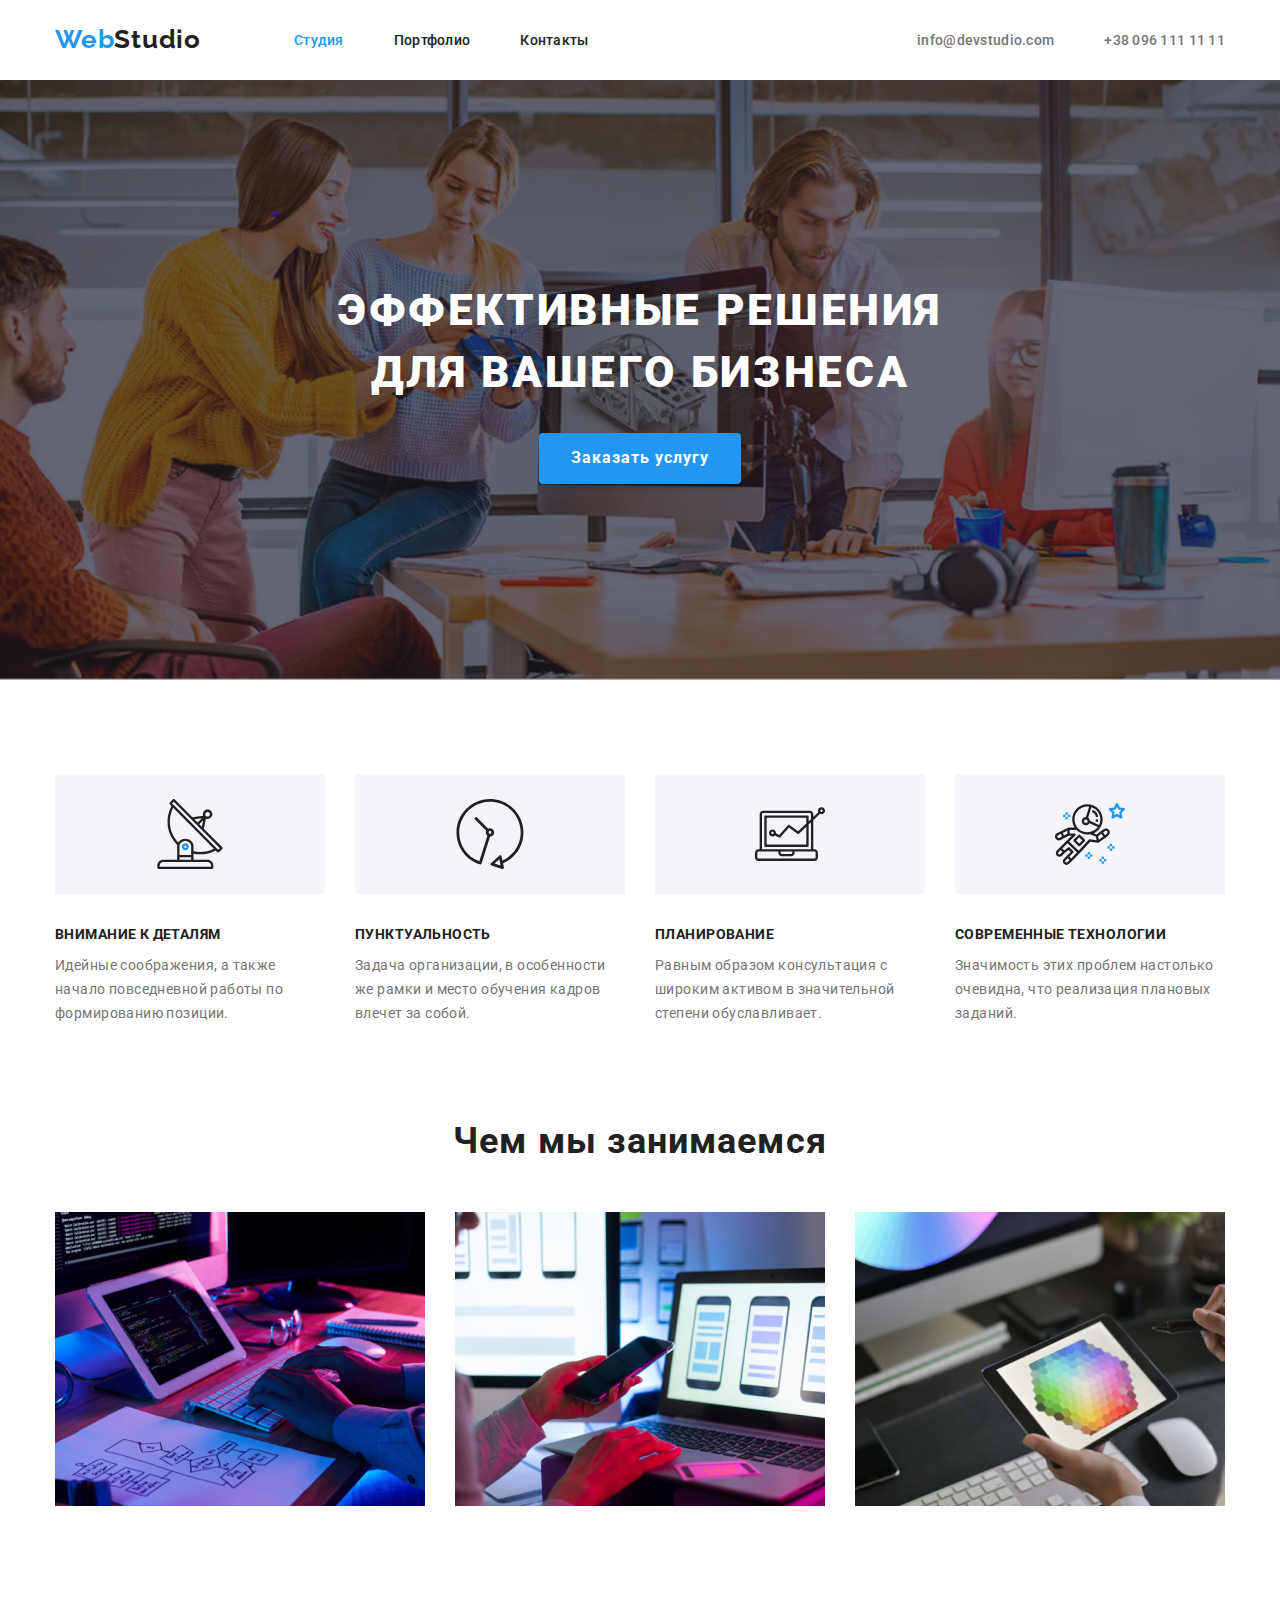
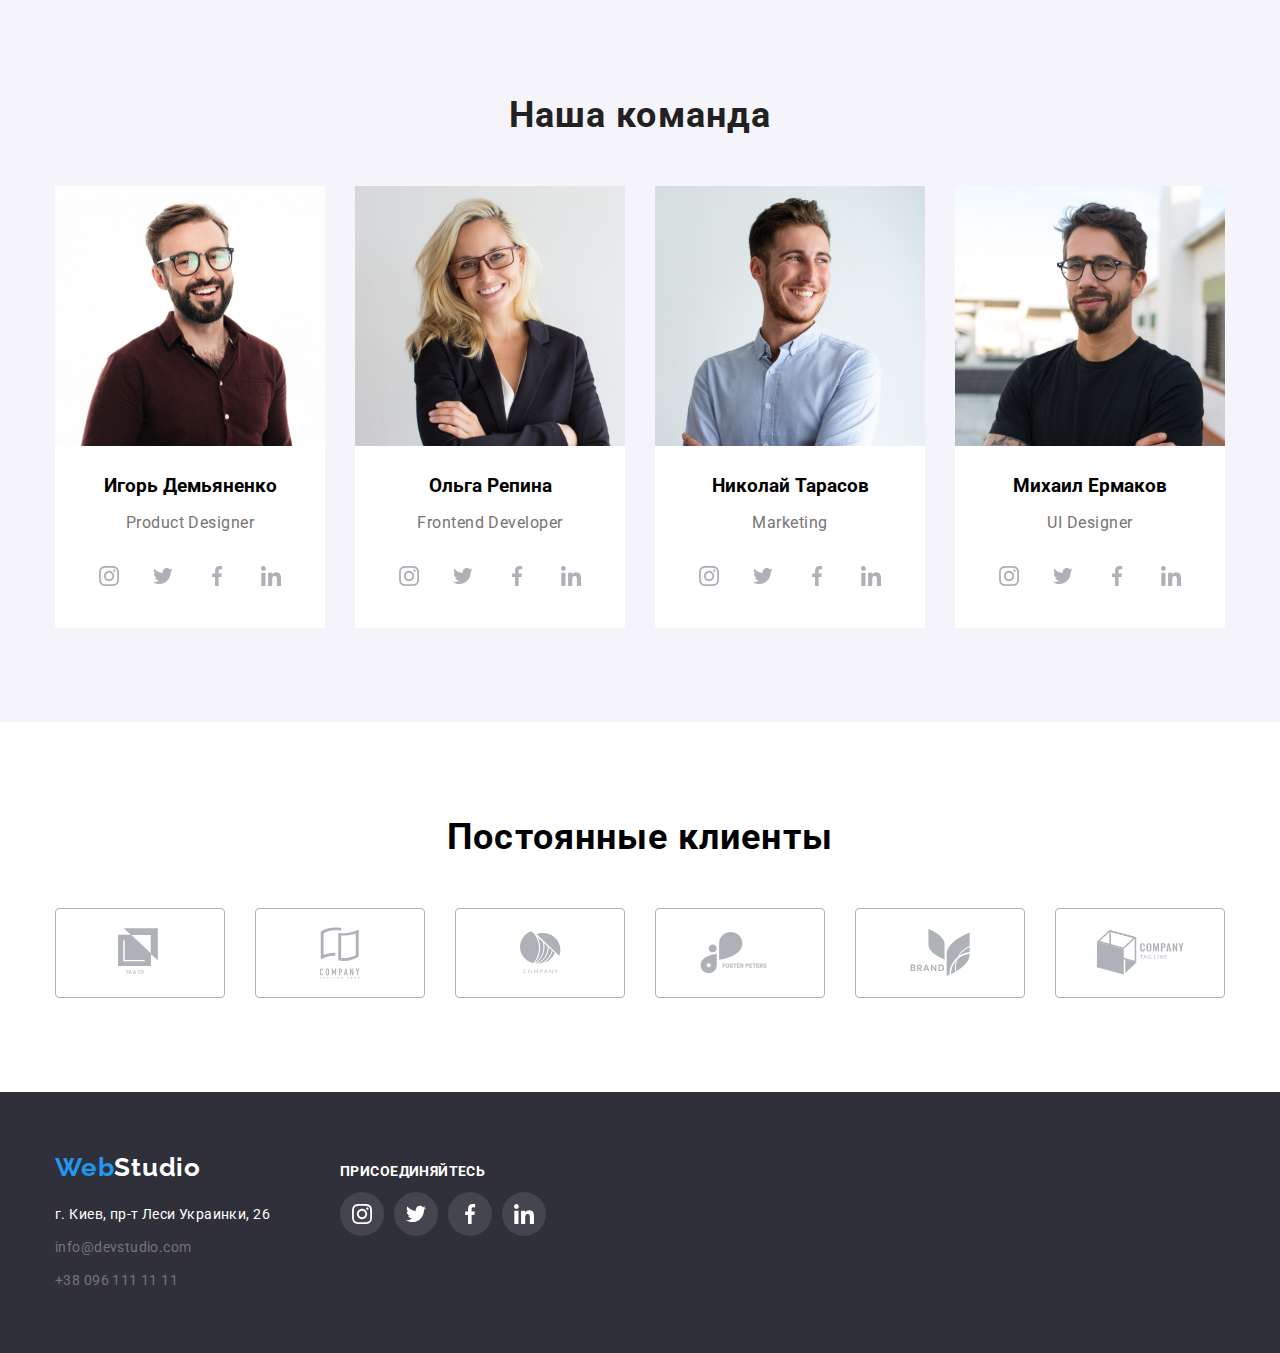
==== commit f0adf526: "three((" ====
--- a/index.html
+++ b/index.html
@@ -84,7 +84,7 @@
         
         <!--Наши работы-->
         <section class="section section-examples">
-            <div class="container-title-exsmples">
+            <div class="container container-title-exsmples">
                 <h2 class="section-title examples" >Чем мы занимаемся</h2>
                 <ul class="section-list list examples-section">
                     <li>
@@ -262,7 +262,7 @@
             <div class="container">
                 <h2 class="our-clients-title">Постоянные клиенты</h2>
                 <ul class="clients-regular list">
-                    <li>
+                    <li class="pizdec">
                         <a href="#" class="link-clients">
                             <svg class="link-clients-picture" width="44" height="49">
                                 <use href="./images/sprite.svg#icon-client_1"></use>
--- a/css/main.css
+++ b/css/main.css
@@ -288,16 +288,19 @@
     align-items: center;
     padding: 0;
     border: none; 
+    width: 100%;
+    height: 100%;
 }
 
 .link-clients:hover,
 .link-clients:focus{
-    background-color: var(--accent-color);
+    border: 1px solid var(--accent-color);
+    border-radius: 4px;
 }
 
 .link-clients:hover .link-clients-picture,
 .link-clients:focus .link-clients-picture{
-    fill: var(--background-color-header);
+    fill: var(--accent-color);
 }
 
 /* width: 170px;
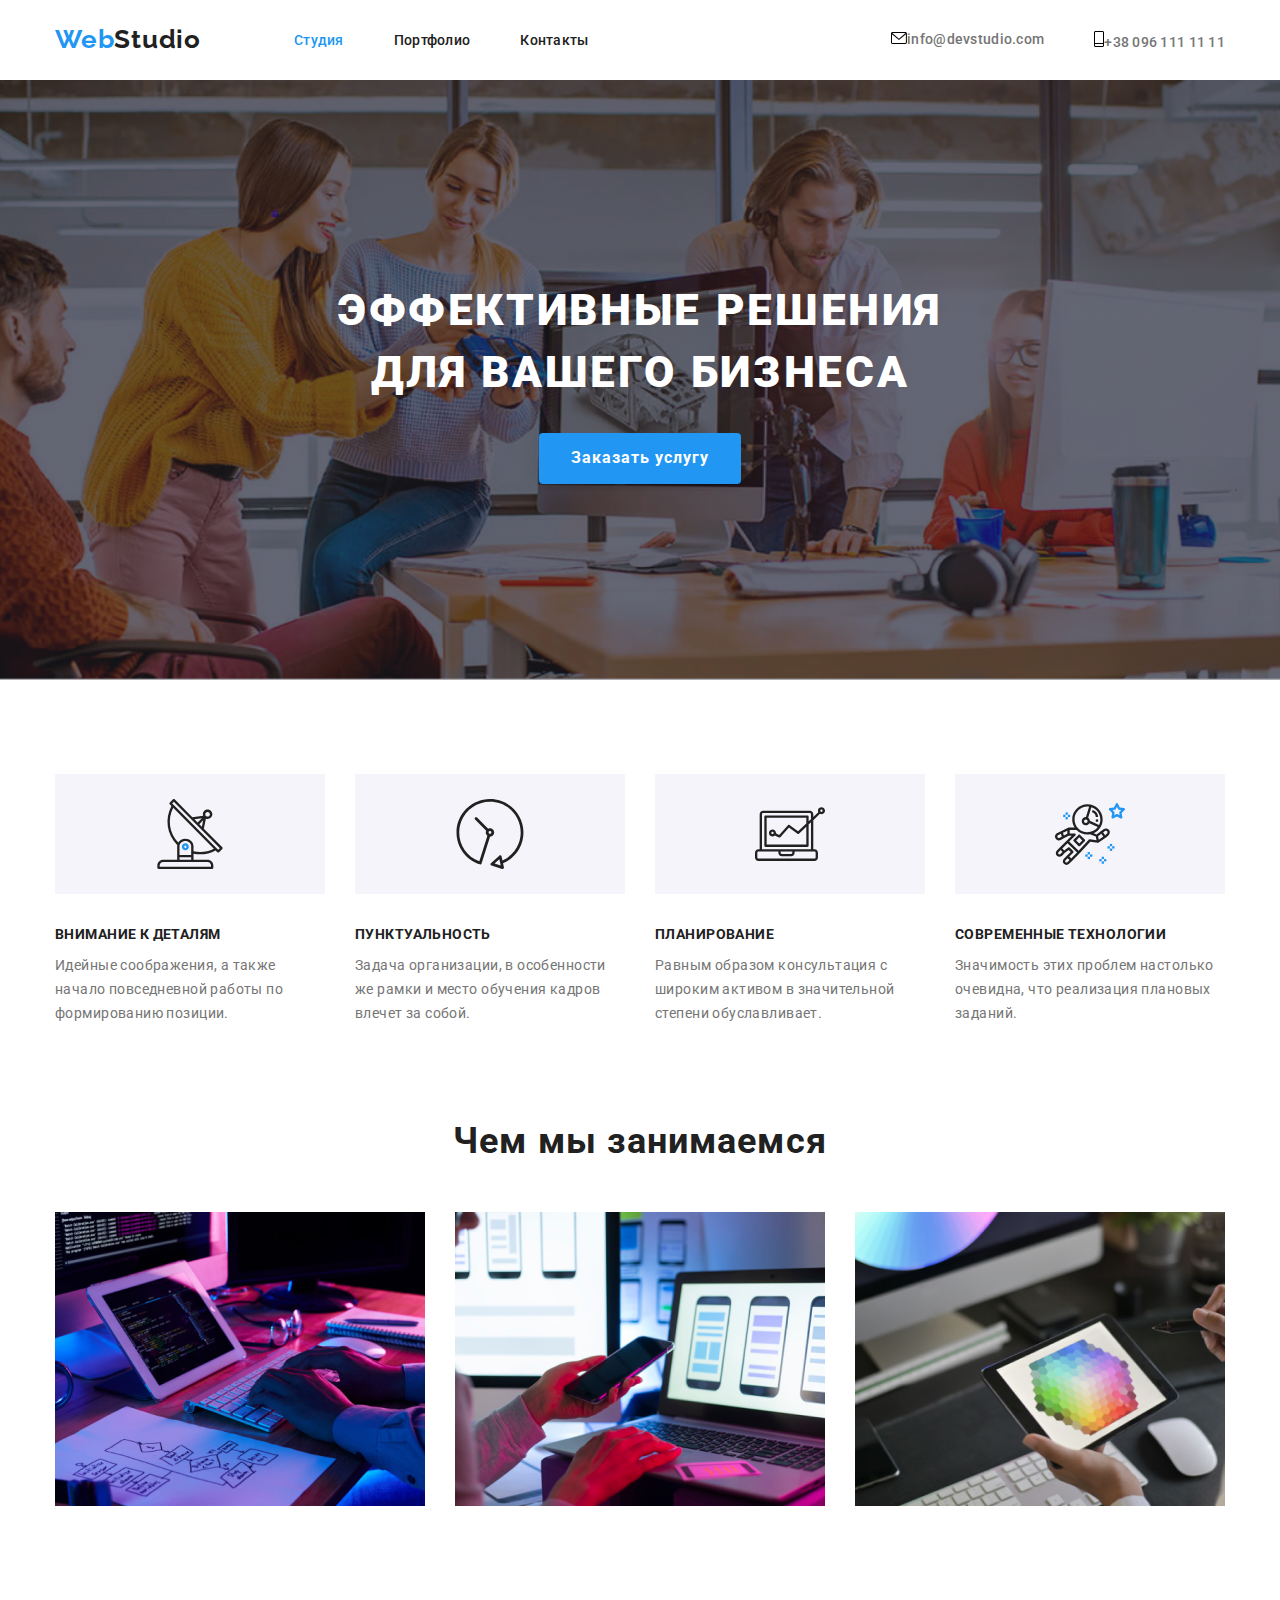
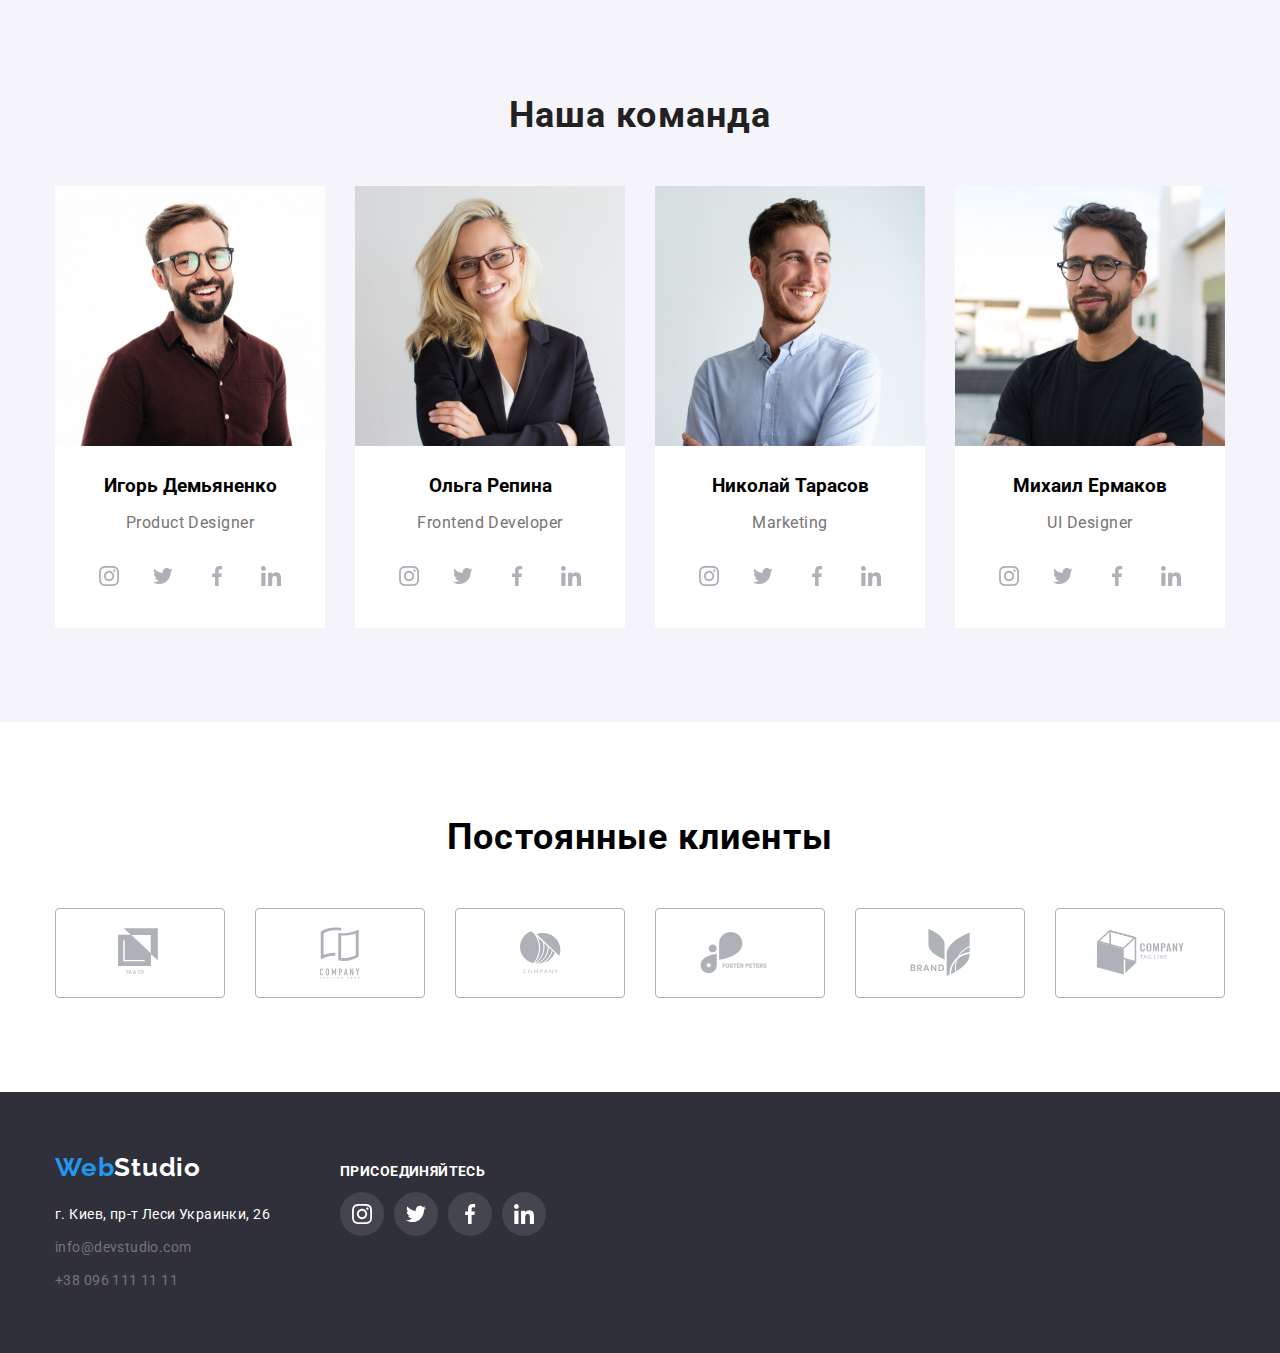
==== commit 6f8df7a9: "wrong icons of the phone and envelope" ====
--- a/index.html
+++ b/index.html
@@ -33,12 +33,20 @@
 
             <div class="header-footer-contacts">
                 <ul class="contacts list">
-                    <li class="footer-adress-contacts"><a href="mailto:info@devstudio.com" class="link">info@devstudio.com</a></li>
-                    <li class="footer-adress-contacts"><a href="tel:380961111111" class="link">+38 096 111 11 11</a></li>
+                    <li class="footer-adress-contacts"><a href="mailto:info@devstudio.com" class="link mail-link">
+                        <svg class="link-icon-envelope" width="16" height="12">
+                            <use href="./images/sprite.svg#icon-envelope"></use>
+                        </svg>info@devstudio.com</a>
+                    </li>
+                    <li class="footer-adress-contacts"><a href="tel:380961111111" class="link phone">
+                        <svg class="link-icon-phone" width="10" height="16">
+                             <use href="./images/sprite.svg#icon-phone"></use>
+                        </svg>+38 096 111 11 11</a>
+                    </li>
                 </ul>
             </div>
         </div>
-                            
+                          
         
 
     </header>
@@ -262,7 +270,7 @@
             <div class="container">
                 <h2 class="our-clients-title">Постоянные клиенты</h2>
                 <ul class="clients-regular list">
-                    <li class="pizdec">
+                    <li>
                         <a href="#" class="link-clients">
                             <svg class="link-clients-picture" width="44" height="49">
                                 <use href="./images/sprite.svg#icon-client_1"></use>
--- a/css/common.css
+++ b/css/common.css
@@ -100,8 +100,8 @@
     margin-left: 50px;
 }
 
-    .contacts a:hover,
-    .contacts a:focus{
+.contacts a:hover,
+.contacts a:focus{
     color: var(--accent-color);
 }
 
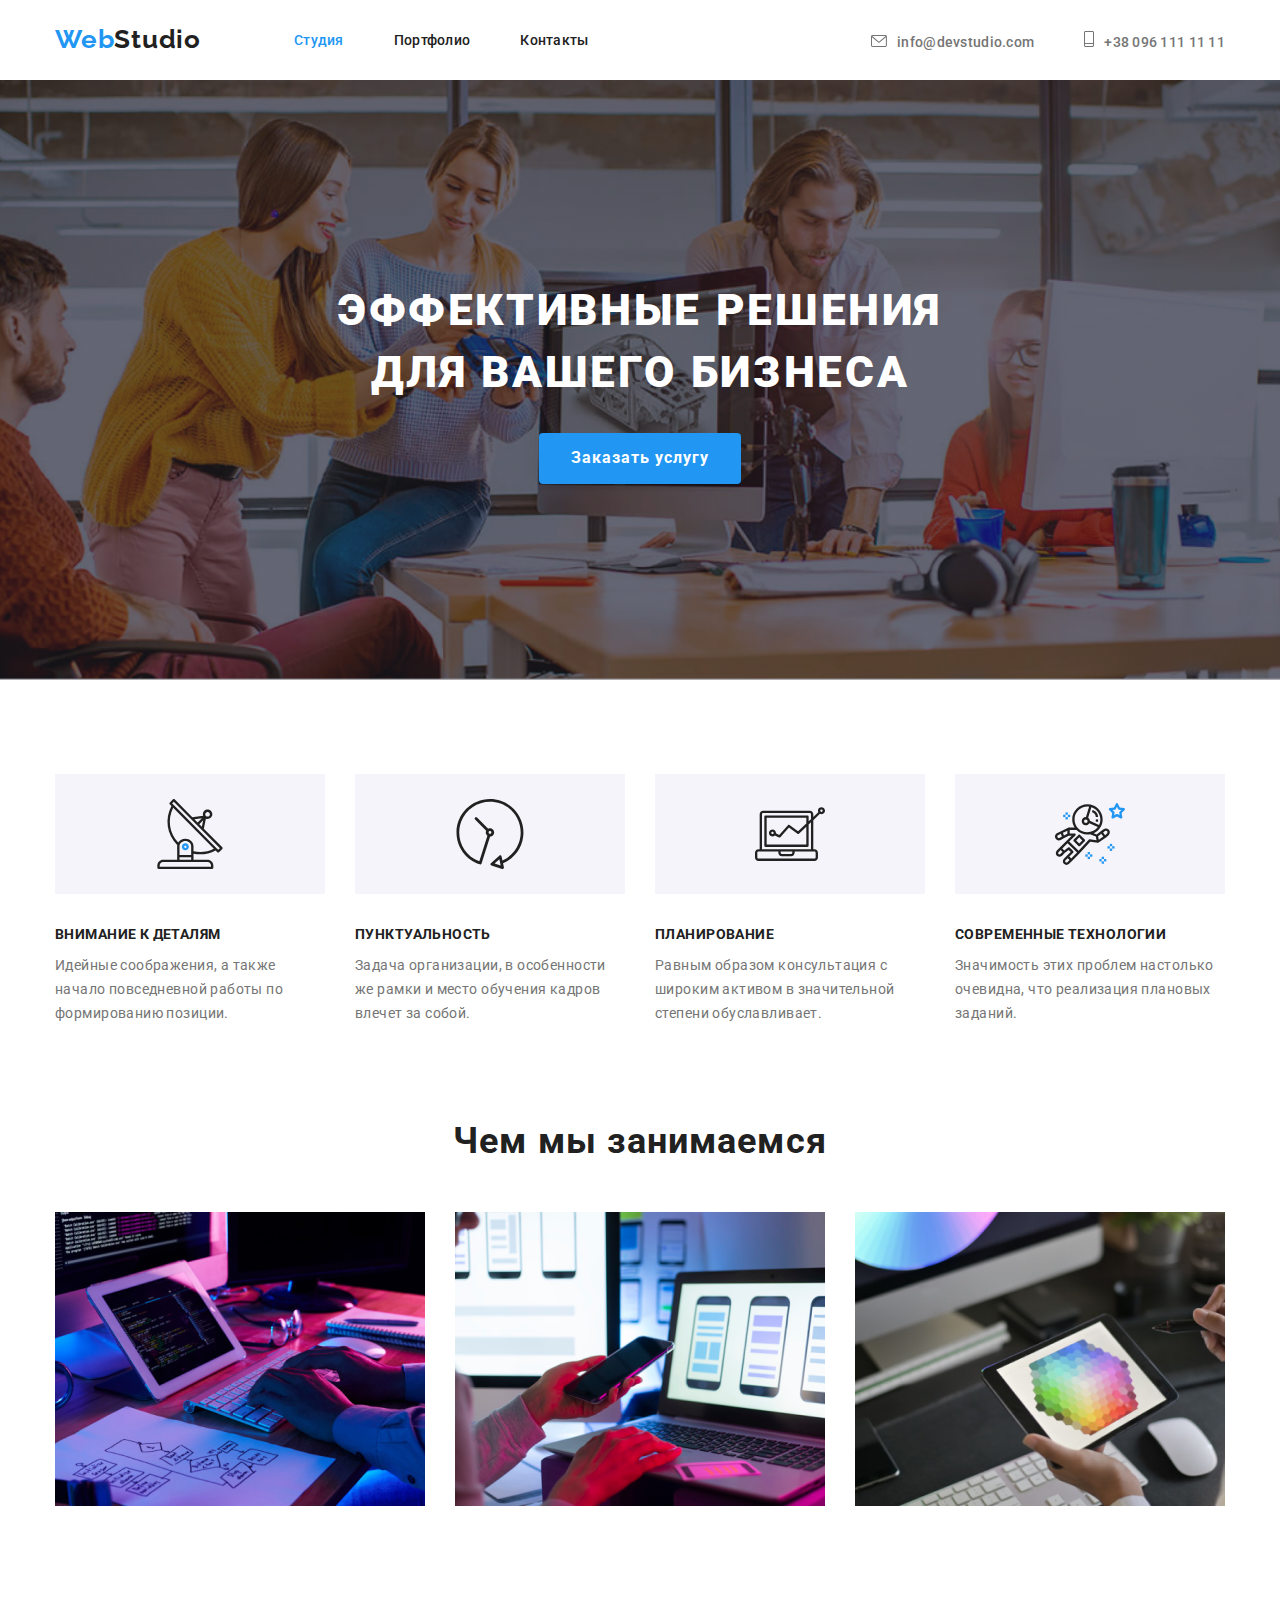
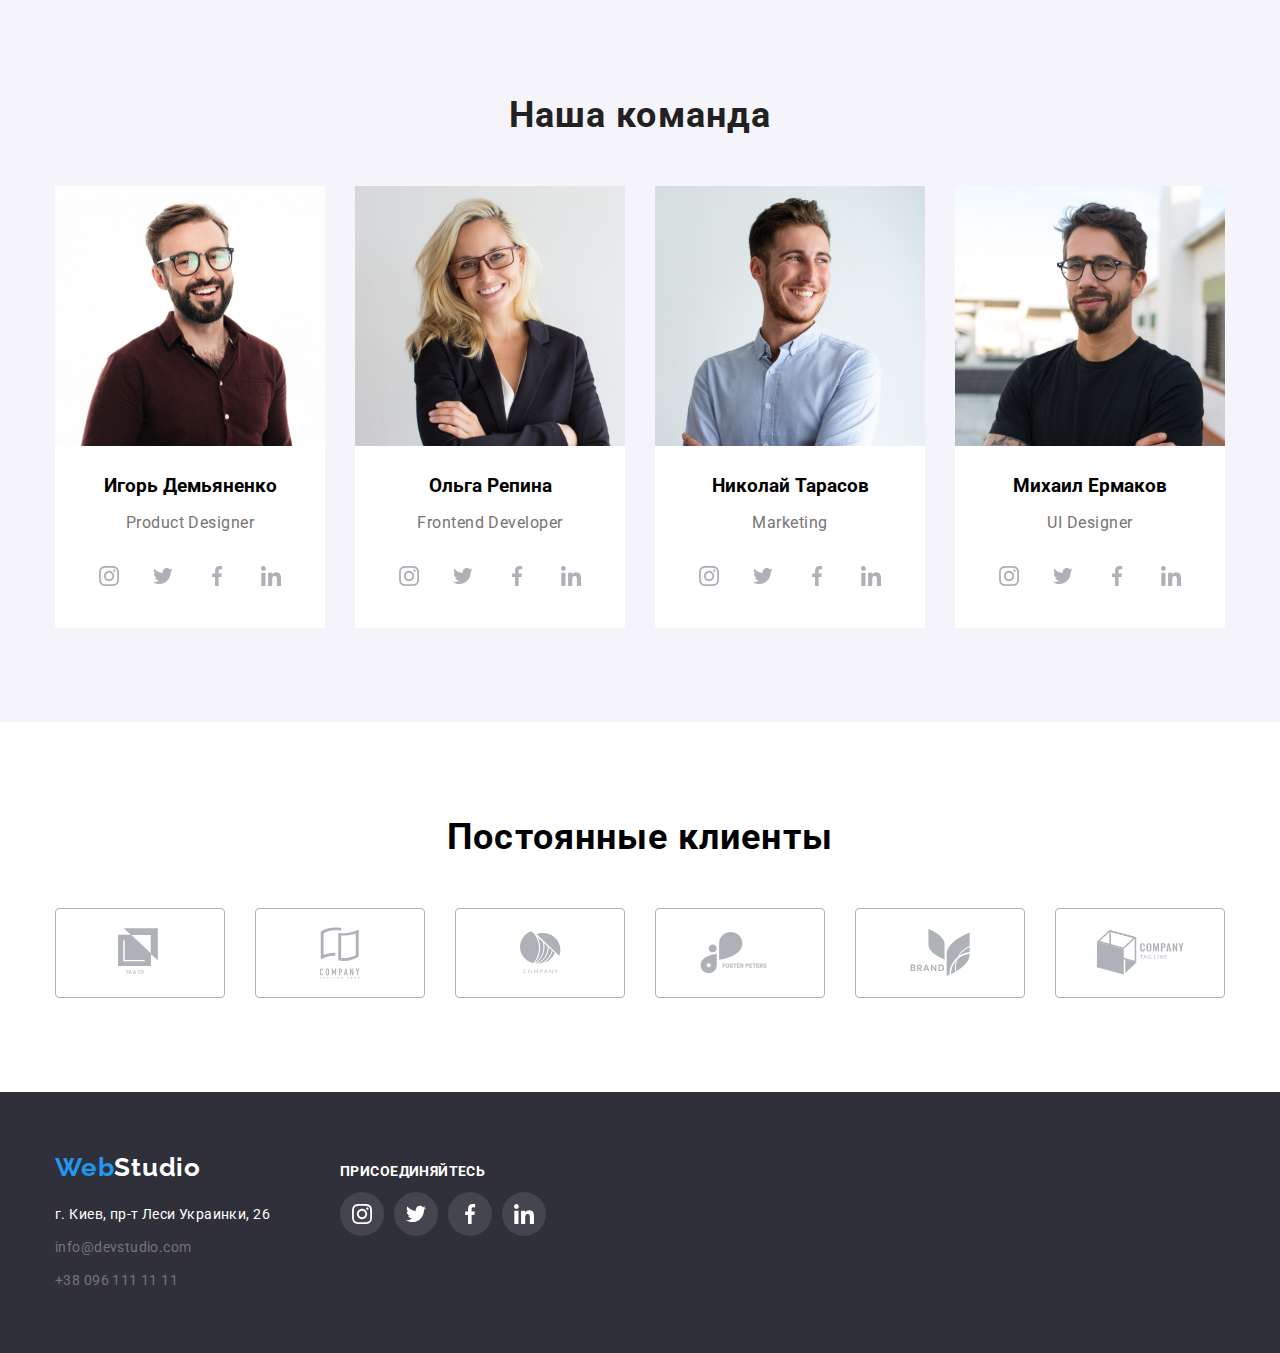
==== commit d370124e: "99% done." ====
--- a/index.html
+++ b/index.html
@@ -33,12 +33,14 @@
 
             <div class="header-footer-contacts">
                 <ul class="contacts list">
-                    <li class="footer-adress-contacts"><a href="mailto:info@devstudio.com" class="link mail-link">
+                    <li class="footer-adress-contacts"><a href="mailto:info@devstudio.com" 
+                        class="link mail-link">
                         <svg class="link-icon-envelope" width="16" height="12">
                             <use href="./images/sprite.svg#icon-envelope"></use>
                         </svg>info@devstudio.com</a>
                     </li>
-                    <li class="footer-adress-contacts"><a href="tel:380961111111" class="link phone">
+                    <li class="footer-adress-contacts"><a href="tel:380961111111" 
+                        class="link mail-link">
                         <svg class="link-icon-phone" width="10" height="16">
                              <use href="./images/sprite.svg#icon-phone"></use>
                         </svg>+38 096 111 11 11</a>
--- a/css/common.css
+++ b/css/common.css
@@ -94,6 +94,7 @@
 }
 .contacts {
     display: flex;
+    align-items: baseline;
 }
 
 .contacts .footer-adress-contacts+.footer-adress-contacts{
@@ -104,6 +105,22 @@
 .contacts a:focus{
     color: var(--accent-color);
 }
+
+.link-icon-envelope,
+.link-icon-phone{
+    fill: var(--primary-text-color);
+    margin-right: 10px;
+}
+
+.link-icon-envelope:hover,
+.link-icon-envelope:focus,
+.link-icon-phone:hover,
+.link-icon-phone:focus{
+    fill: var(--accent-color);
+    cursor: pointer;
+}
+
+/* Hero */
 
 .hero-title {
     color: var(--title-text-color)
